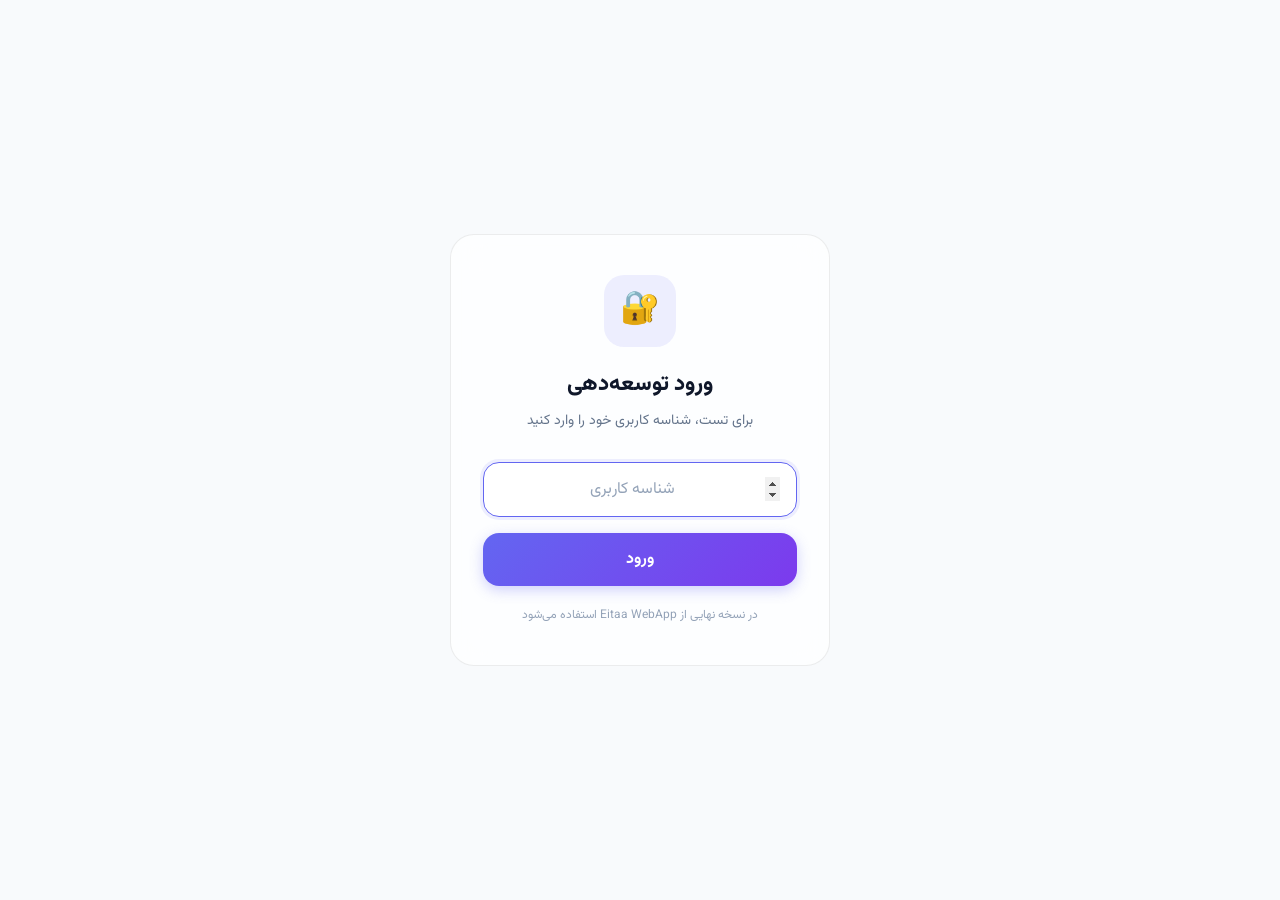
==== frontend/index.html @ f1f29c83 "Complete anonymous messaging frontend and core backend" ====
<!DOCTYPE html>
<html lang="fa" dir="rtl" data-theme="light">
<head>
  <meta charset="UTF-8">
  <meta name="viewport" content="width=device-width, initial-scale=1.0, maximum-scale=1.0, user-scalable=no">
  <meta name="theme-color" content="#f0f2f5">
  <title>پیام ناشناس — Eitaa Mini App</title>
  <link rel="preconnect" href="https://fonts.googleapis.com">
  <link rel="preconnect" href="https://fonts.gstatic.com" crossorigin>
  <link href="https://fonts.googleapis.com/css2?family=Vazirmatn:wght@300;400;500;600;700;800&display=swap" rel="stylesheet">
  <link rel="stylesheet" href="css/style.css">
</head>
<body>
  <div id="app"></div>
  <div id="toast-container" aria-live="polite"></div>
  <script src="js/app.js"></script>
</body>
</html>
---- frontend/css/style.css ----
/* ============================================================
   Eitaa Anonymous Messaging — Premium Glassmorphism UI
   Complete Redesign: Modern, Premium, Persian RTL
   ============================================================ */

/* ── Reset & Base ─────────────────────────────────────────── */
*, *::before, *::after { margin: 0; padding: 0; box-sizing: border-box; }

html {
  font-size: 16px;
  -webkit-text-size-adjust: 100%;
  -webkit-tap-highlight-color: transparent;
}

body {
  font-family: 'Vazirmatn', system-ui, -apple-system, sans-serif;
  direction: rtl;
  line-height: 1.6;
  overflow-x: hidden;
  min-height: 100dvh;
  background: var(--bg-primary);
  color: var(--text-primary);
  -webkit-font-smoothing: antialiased;
  -moz-osx-font-smoothing: grayscale;
}

::selection { background: rgba(99,102,241,0.15); color: #6366f1; }
* { scrollbar-width: thin; scrollbar-color: rgba(0,0,0,0.07) transparent; }
::-webkit-scrollbar { width: 5px; }
::-webkit-scrollbar-track { background: transparent; }
::-webkit-scrollbar-thumb { background: rgba(0,0,0,0.07); border-radius: 10px; }

/* ── Theme Variables ──────────────────────────────────────── */
:root {
  --bg-primary: #f8fafc;
  --bg-secondary: #f1f5f9;
  --bg-tertiary: #e2e8f0;
  --surface: rgba(255,255,255,0.72);
  --surface-solid: #ffffff;
  --surface-hover: rgba(255,255,255,0.88);
  --border: rgba(0,0,0,0.07);
  --border-strong: rgba(0,0,0,0.13);
  --text-primary: #0f172a;
  --text-secondary: #64748b;
  --text-tertiary: #94a3b8;
  --accent: #6366f1;
  --accent-hover: #818cf8;
  --accent-light: rgba(99,102,241,0.10);
  --accent-glow: rgba(99,102,241,0.12);
  --primary: #6366f1;
  --success: #10b981;
  --success-bg: rgba(16,185,129,0.10);
  --error: #ef4444;
  --error-bg: rgba(239,68,68,0.10);
  --warning: #f59e0b;
  --shadow-sm: 0 1px 3px rgba(0,0,0,0.06);
  --shadow-md: 0 4px 12px rgba(0,0,0,0.06);
  --shadow-lg: 0 8px 30px rgba(0,0,0,0.08);
  --shadow-card: 0 1px 3px rgba(0,0,0,0.04), 0 1px 2px rgba(0,0,0,0.03);
  --shadow-glow: 0 4px 20px rgba(99,102,241,0.08);
  --radius-sm: 10px;
  --radius-md: 16px;
  --radius-lg: 24px;
  --radius-full: 9999px;
  --radius-chat: 18px 18px 4px 18px;
  --radius-chat-admin: 18px 18px 18px 4px;
  --ease: cubic-bezier(0.4, 0, 0.2, 1);
  --msg-user-bg: linear-gradient(135deg, #6366f1, #7c3aed);
  --msg-user-text: #ffffff;
  --msg-admin-bg: var(--surface-solid);
  --msg-admin-text: var(--text-primary);
  --safe-top: env(safe-area-inset-top, 0px);
  --safe-bottom: env(safe-area-inset-bottom, 0px);
}

[data-theme="dark"] {
  --bg-primary: #0c1222;
  --bg-secondary: #151d2e;
  --bg-tertiary: #1e293b;
  --surface: rgba(21,29,46,0.72);
  --surface-solid: #151d2e;
  --surface-hover: rgba(30,41,59,0.82);
  --border: rgba(100,116,139,0.16);
  --border-strong: rgba(100,116,139,0.28);
  --text-primary: #f1f5f9;
  --text-secondary: #94a3b8;
  --text-tertiary: #64748b;
  --accent: #818cf8;
  --accent-hover: #a5b4fc;
  --accent-light: rgba(129,140,248,0.12);
  --accent-glow: rgba(129,140,248,0.16);
  --primary: #818cf8;
  --success: #34d399;
  --success-bg: rgba(52,211,153,0.12);
  --error: #f87171;
  --error-bg: rgba(248,113,113,0.12);
  --warning: #fbbf24;
  --shadow-sm: 0 1px 3px rgba(0,0,0,0.30);
  --shadow-md: 0 4px 12px rgba(0,0,0,0.30);
  --shadow-lg: 0 8px 30px rgba(0,0,0,0.40);
  --shadow-card: 0 1px 3px rgba(0,0,0,0.25);
  --shadow-glow: 0 4px 20px rgba(129,140,248,0.18);
  --msg-user-bg: linear-gradient(135deg, #6366f1, #7c3aed);
  --msg-admin-bg: var(--surface-solid);
}

body {
  background: var(--bg-primary);
  color: var(--text-primary);
  transition: background 0.3s var(--ease), color 0.3s var(--ease);
}

body::before {
  content: '';
  position: fixed;
  inset: 0;
  pointer-events: none;
  z-index: 0;
  background:
    radial-gradient(ellipse 80% 50% at 25% 15%, var(--accent-glow), transparent 55%),
    radial-gradient(ellipse 60% 40% at 75% 85%, var(--accent-glow), transparent 55%);
  opacity: 0.7;
}

/* ── App Shell ────────────────────────────────────────────── */
#app {
  position: relative;
  z-index: 1;
  min-height: 100dvh;
  display: flex;
  flex-direction: column;
}

:focus-visible { outline: 2px solid var(--accent); outline-offset: 2px; }
button:focus-visible { outline: none; }

/* ── Animations ───────────────────────────────────────────── */
@keyframes fadeIn { from { opacity: 0; transform: translateY(10px); } to { opacity: 1; transform: translateY(0); } }
@keyframes fadeInUp { from { opacity: 0; transform: translateY(20px); } to { opacity: 1; transform: translateY(0); } }
@keyframes fadeInScale { from { opacity: 0; transform: scale(0.95); } to { opacity: 1; transform: scale(1); } }
@keyframes slideInRight { from { opacity: 0; transform: translateX(30px); } to { opacity: 1; transform: translateX(0); } }
@keyframes slideInLeft { from { opacity: 0; transform: translateX(-30px); } to { opacity: 1; transform: translateX(0); } }
@keyframes pulse { 0%, 100% { opacity: 0.4; } 50% { opacity: 1; } }
@keyframes shimmer { 0% { background-position: -200% 0; } 100% { background-position: 200% 0; } }
@keyframes spin { to { transform: rotate(360deg); } }
@keyframes float { 0%, 100% { transform: translateY(0); } 50% { transform: translateY(-8px); } }
@keyframes bounceIn { 0% { opacity: 0; transform: scale(0.3); } 50% { transform: scale(1.05); } 70% { transform: scale(0.95); } 100% { opacity: 1; transform: scale(1); } }
@keyframes sendPop { 0% { transform: scale(1); } 40% { transform: scale(0.85); } 100% { transform: scale(1); } }
@keyframes toastIn { from { opacity: 0; transform: translateY(-16px) scale(0.95); } to { opacity: 1; transform: translateY(0) scale(1); } }
@keyframes toastOut { from { opacity: 1; transform: translateY(0) scale(1); } to { opacity: 0; transform: translateY(-16px) scale(0.95); } }
@keyframes gradientShift { 0% { background-position: 0% 50%; } 50% { background-position: 100% 50%; } 100% { background-position: 0% 50%; } }
@keyframes glowPulse { 0%, 100% { box-shadow: 0 0 0 0 var(--accent-glow); } 50% { box-shadow: 0 0 20px 4px var(--accent-glow); } }

@media (prefers-reduced-motion: reduce) {
  *, *::before, *::after { animation-duration: 0ms !important; transition-duration: 0ms !important; }
}

/* ── Header ───────────────────────────────────────────────── */
.header {
  position: sticky;
  top: 0;
  z-index: 100;
  padding: calc(var(--safe-top) + 10px) 16px 10px;
  background: var(--surface);
  backdrop-filter: blur(20px) saturate(180%);
  -webkit-backdrop-filter: blur(20px) saturate(180%);
  border-bottom: 1px solid var(--border);
}

.header-inner {
  display: flex;
  align-items: center;
  justify-content: space-between;
  gap: 12px;
}

.header-brand {
  display: flex;
  align-items: center;
  gap: 10px;
  flex-shrink: 0;
}

.header-logo {
  padding: 0 14px;
  height: 34px;
  border-radius: 10px;
  background: var(--msg-user-bg);
  display: flex;
  align-items: center;
  justify-content: center;
  font-size: 14px;
  font-weight: 700;
  color: white;
  box-shadow: var(--shadow-glow);
  flex-shrink: 0;
  letter-spacing: 0.5px;
}

.header-title {
  font-size: 17px;
  font-weight: 700;
  color: var(--text-primary);
  line-height: 1.2;
}

.header-subtitle {
  font-size: 11px;
  color: var(--text-tertiary);
  font-weight: 400;
  margin-top: 1px;
}

.header-actions {
  display: flex;
  align-items: center;
  gap: 6px;
}

.header-back {
  width: 38px;
  height: 38px;
  border: none;
  background: var(--accent-light);
  color: var(--accent);
  border-radius: var(--radius-sm);
  display: flex;
  align-items: center;
  justify-content: center;
  font-size: 20px;
  cursor: pointer;
  transition: all 0.2s var(--ease);
  flex-shrink: 0;
}

.header-back:hover { background: var(--accent); color: white; }
.header-back:active { transform: scale(0.92); }

.status-dot {
  width: 8px;
  height: 8px;
  border-radius: 50%;
  background: var(--success);
  display: inline-block;
  margin-left: 4px;
  animation: pulse 2s infinite;
}

.status-dot.offline { background: var(--error); animation: none; }

.header-status {
  display: flex;
  align-items: center;
  gap: 5px;
}

.status-text {
  font-size: 11px;
  color: var(--text-tertiary);
  font-weight: 400;
}

/* ── Header Chat Variant ──────────────────────────────────── */
.header-chat .header-inner {
  gap: 10px;
}

/* ── Theme Toggle ─────────────────────────────────────────── */
.theme-toggle {
  width: 40px;
  height: 40px;
  border: 1px solid var(--border);
  background: var(--surface-solid);
  border-radius: var(--radius-sm);
  display: flex;
  align-items: center;
  justify-content: center;
  font-size: 18px;
  cursor: pointer;
  transition: all 0.3s var(--ease);
  flex-shrink: 0;
}

.theme-toggle:hover { border-color: var(--accent); background: var(--accent-light); }
.theme-toggle:active { transform: scale(0.9); }

/* ── Splash Screen ────────────────────────────────────────── */
.splash {
  min-height: 100dvh;
  display: flex;
  flex-direction: column;
  align-items: center;
  justify-content: center;
  gap: 20px;
  animation: fadeIn 0.6s var(--ease);
}

.splash-icon {
  width: 88px;
  height: 88px;
  border-radius: 24px;
  background: var(--msg-user-bg);
  display: flex;
  align-items: center;
  justify-content: center;
  font-size: 42px;
  color: white;
  box-shadow: var(--shadow-glow), 0 8px 32px rgba(99,102,241,0.25);
  animation: bounceIn 0.8s var(--ease), glowPulse 2.5s ease infinite;
}

.splash-title {
  font-size: 22px;
  font-weight: 800;
  text-align: center;
}

.splash-dots {
  display: flex;
  gap: 6px;
}

.splash-dots span {
  width: 8px;
  height: 8px;
  border-radius: 50%;
  background: var(--accent);
  animation: pulse 1.2s ease infinite;
}

.splash-dots span:nth-child(2) { animation-delay: 0.2s; }
.splash-dots span:nth-child(3) { animation-delay: 0.4s; }

/* ── Hero Section ─────────────────────────────────────────── */
.hero {
  padding: 40px 24px 32px;
  text-align: center;
  position: relative;
  overflow: hidden;
}

.hero-glow {
  position: absolute;
  top: -50%;
  left: 50%;
  transform: translateX(-50%);
  width: 300px;
  height: 300px;
  background: radial-gradient(circle, var(--accent-glow) 0%, transparent 70%);
  pointer-events: none;
  z-index: 0;
}

.hero-icon-wrap {
  position: relative;
  z-index: 1;
  display: inline-block;
  margin-bottom: 20px;
}

.hero-icon {
  width: 72px;
  height: 72px;
  margin: 0 auto 20px;
  border-radius: 22px;
  background: var(--msg-user-bg);
  display: flex;
  align-items: center;
  justify-content: center;
  font-size: 34px;
  color: white;
  box-shadow: var(--shadow-glow), 0 8px 24px rgba(99,102,241,0.20);
  animation: float 4s ease-in-out infinite;
}

.hero-title {
  font-size: 24px;
  font-weight: 800;
  margin-bottom: 8px;
  background: linear-gradient(135deg, var(--accent), #a78bfa, var(--accent));
  background-size: 200% auto;
  -webkit-background-clip: text;
  -webkit-text-fill-color: transparent;
  background-clip: text;
  animation: gradientShift 4s ease infinite;
}

.hero-desc {
  font-size: 14px;
  color: var(--text-secondary);
  max-width: 280px;
  margin: 0 auto;
  line-height: 1.8;
}

/* ── Main Content ─────────────────────────────────────────── */
.main-content {
  flex: 1;
  padding: 0 16px 100px;
}

/* ── Section Headers ──────────────────────────────────────── */
.section-header {
  padding: 0 4px 12px;
  display: flex;
  align-items: center;
  justify-content: space-between;
}

.section-title {
  font-size: 14px;
  font-weight: 700;
  color: var(--text-secondary);
  text-transform: uppercase;
  letter-spacing: 0.5px;
}

/* ── Conversation Cards ───────────────────────────────────── */
.conv-list {
  display: flex;
  flex-direction: column;
  gap: 8px;
}

.conv-card {
  display: flex;
  align-items: center;
  gap: 12px;
  padding: 14px 16px;
  background: var(--surface);
  backdrop-filter: blur(12px);
  -webkit-backdrop-filter: blur(12px);
  border: 1px solid var(--border);
  border-radius: var(--radius-md);
  cursor: pointer;
  transition: all 0.2s var(--ease);
  animation: fadeIn 0.3s var(--ease) both;
  text-decoration: none;
  color: inherit;
}

.conv-card:hover {
  background: var(--surface-hover);
  border-color: var(--border-strong);
  box-shadow: var(--shadow-md);
  transform: translateY(-1px);
}

.conv-card:active { transform: scale(0.98); }

.conv-avatar {
  width: 46px;
  height: 46px;
  border-radius: 14px;
  background: var(--accent-light);
  color: var(--accent);
  display: flex;
  align-items: center;
  justify-content: center;
  font-size: 20px;
  font-weight: 700;
  flex-shrink: 0;
}

.conv-info { flex: 1; min-width: 0; }

.conv-title {
  font-size: 15px;
  font-weight: 600;
  color: var(--text-primary);
  margin-bottom: 2px;
}

.conv-preview {
  font-size: 13px;
  color: var(--text-secondary);
  white-space: nowrap;
  overflow: hidden;
  text-overflow: ellipsis;
  line-height: 1.5;
}

.conv-meta {
  display: flex;
  flex-direction: column;
  align-items: flex-end;
  gap: 6px;
  flex-shrink: 0;
}

.conv-time {
  font-size: 11px;
  color: var(--text-tertiary);
}

.conv-badge {
  width: 20px;
  height: 20px;
  border-radius: 50%;
  background: var(--accent);
  color: white;
  font-size: 11px;
  font-weight: 700;
  display: flex;
  align-items: center;
  justify-content: center;
}

.conv-unread-dot {
  width: 10px;
  height: 10px;
  border-radius: 50%;
  background: var(--accent);
  flex-shrink: 0;
}

/* ── Empty State ──────────────────────────────────────────── */
.empty-state {
  display: flex;
  flex-direction: column;
  align-items: center;
  justify-content: center;
  padding: 60px 24px;
  text-align: center;
  animation: fadeIn 0.5s var(--ease);
}

.empty-icon {
  width: 100px;
  height: 100px;
  border-radius: 28px;
  background: var(--accent-light);
  display: flex;
  align-items: center;
  justify-content: center;
  font-size: 44px;
  margin-bottom: 20px;
  animation: float 4s ease-in-out infinite;
}

.empty-title {
  font-size: 18px;
  font-weight: 700;
  margin-bottom: 8px;
}

.empty-desc {
  font-size: 14px;
  color: var(--text-secondary);
  max-width: 240px;
  line-height: 1.8;
  margin-bottom: 24px;
}

/* ── Buttons ──────────────────────────────────────────────── */
.btn {
  display: inline-flex;
  align-items: center;
  justify-content: center;
  gap: 8px;
  padding: 12px 28px;
  border: none;
  border-radius: var(--radius-full);
  font-family: inherit;
  font-size: 15px;
  font-weight: 600;
  cursor: pointer;
  transition: all 0.2s var(--ease);
  text-decoration: none;
}

.btn:active { transform: scale(0.95); }

.btn-primary {
  background: var(--msg-user-bg);
  color: white;
  box-shadow: 0 4px 14px rgba(99,102,241,0.30);
}

.btn-primary:hover { box-shadow: 0 6px 20px rgba(99,102,241,0.40); transform: translateY(-1px); }

.btn-secondary {
  background: var(--surface-solid);
  color: var(--text-primary);
  border: 1px solid var(--border);
}

.btn-secondary:hover { border-color: var(--accent); color: var(--accent); }

.btn-sm { padding: 8px 18px; font-size: 13px; }

/* ── Error State ──────────────────────────────────────────── */
.error-state {
  display: flex;
  flex-direction: column;
  align-items: center;
  justify-content: center;
  padding: 60px 24px;
  text-align: center;
  animation: fadeIn 0.5s var(--ease);
}

.error-icon {
  width: 72px;
  height: 72px;
  border-radius: 20px;
  background: var(--error-bg);
  display: flex;
  align-items: center;
  justify-content: center;
  font-size: 32px;
  margin-bottom: 16px;
}

.error-title {
  font-size: 17px;
  font-weight: 700;
  margin-bottom: 6px;
}

.error-desc {
  font-size: 14px;
  color: var(--text-secondary);
  margin-bottom: 20px;
}

/* ── Chat Screen ──────────────────────────────────────────── */
.chat-screen {
  display: flex;
  flex-direction: column;
  height: 100dvh;
}

.chat-messages {
  flex: 1;
  overflow-y: auto;
  padding: 16px 16px 8px;
  display: flex;
  flex-direction: column;
  gap: 6px;
}

.chat-date-divider {
  text-align: center;
  padding: 12px 0 6px;
  font-size: 12px;
  color: var(--text-tertiary);
}

.chat-date-divider span {
  background: var(--bg-secondary);
  padding: 4px 14px;
  border-radius: var(--radius-full);
  border: 1px solid var(--border);
}

/* ── Message Bubbles ──────────────────────────────────────── */
.msg {
  display: flex;
  flex-direction: column;
  max-width: 82%;
  animation: fadeIn 0.25s var(--ease) both;
}

.msg-user {
  align-items: flex-start;
  align-self: flex-end;
  animation-name: slideInRight;
}

.msg-admin {
  align-items: flex-start;
  align-self: flex-start;
  animation-name: slideInLeft;
}

.msg-bubble {
  padding: 11px 16px;
  font-size: 14px;
  line-height: 1.75;
  word-wrap: break-word;
  overflow-wrap: break-word;
}

.msg-user .msg-bubble {
  background: var(--msg-user-bg);
  color: var(--msg-user-text);
  border-radius: var(--radius-chat);
  border-bottom-right-radius: 4px;
}

.msg-admin .msg-bubble {
  background: var(--msg-admin-bg);
  color: var(--msg-admin-text);
  border-radius: var(--radius-chat-admin);
  border: 1px solid var(--border);
}

.msg-time {
  font-size: 11px;
  color: var(--text-tertiary);
  margin-top: 4px;
  padding: 0 4px;
}

.msg-user .msg-time { text-align: left; }
.msg-admin .msg-time { text-align: right; }

/* ── Chat Composer ────────────────────────────────────────── */
.chat-composer {
  padding: 10px 16px calc(var(--safe-bottom) + 10px);
  background: var(--surface);
  backdrop-filter: blur(20px) saturate(180%);
  -webkit-backdrop-filter: blur(20px) saturate(180%);
  border-top: 1px solid var(--border);
}

.composer-row {
  display: flex;
  align-items: flex-end;
  gap: 8px;
  background: var(--surface-solid);
  border: 1px solid var(--border);
  border-radius: var(--radius-lg);
  padding: 6px 6px 6px 12px;
  transition: border-color 0.2s var(--ease), box-shadow 0.2s var(--ease);
}

.composer-row:focus-within {
  border-color: var(--accent);
  box-shadow: 0 0 0 3px var(--accent-light);
}

.composer-input {
  flex: 1;
  border: none;
  background: transparent;
  font-family: inherit;
  font-size: 15px;
  color: var(--text-primary);
  resize: none;
  line-height: 1.6;
  min-height: 40px;
  max-height: 120px;
  padding: 8px 0;
  outline: none;
}

.composer-input::placeholder { color: var(--text-tertiary); }

.send-btn {
  width: 42px;
  height: 42px;
  border: none;
  border-radius: 14px;
  background: var(--msg-user-bg);
  color: white;
  display: flex;
  align-items: center;
  justify-content: center;
  font-size: 18px;
  cursor: pointer;
  transition: all 0.2s var(--ease);
  flex-shrink: 0;
}

.send-btn:hover { transform: scale(1.05); box-shadow: 0 4px 12px rgba(99,102,241,0.3); }
.send-btn:active { transform: scale(0.88); }
.send-btn:disabled { opacity: 0.4; cursor: default; transform: none; box-shadow: none; }
.send-btn.sending { animation: sendPop 0.3s var(--ease); }

/* ── Home Compose Section ─────────────────────────────────── */
.compose-section {
  margin: 0 0 16px;
  padding: 16px;
  border-radius: var(--radius-lg);
}

.compose-section .compose-label {
  font-size: 13px;
  font-weight: 600;
  color: var(--text-secondary);
  margin-bottom: 10px;
  padding-right: 4px;
}

.compose-section .compose-row {
  display: flex;
  align-items: flex-end;
  gap: 8px;
  background: var(--surface-solid);
  border: 1px solid var(--border);
  border-radius: var(--radius-lg);
  padding: 6px 6px 6px 12px;
  transition: border-color 0.2s var(--ease), box-shadow 0.2s var(--ease);
}

.compose-section .compose-row:focus-within {
  border-color: var(--accent);
  box-shadow: 0 0 0 3px var(--accent-light);
}

.compose-section .compose-input {
  flex: 1;
  border: none;
  background: transparent;
  font-family: inherit;
  font-size: 15px;
  color: var(--text-primary);
  resize: none;
  line-height: 1.6;
  min-height: 40px;
  max-height: 120px;
  padding: 8px 0;
  outline: none;
}

.compose-section .compose-input::placeholder { color: var(--text-tertiary); }

/* ── Send Button Extras ────────────────────────────────────── */
.send-icon { display: inline-flex; align-items: center; justify-content: center; }

.send-spinner {
  display: inline-block;
  width: 18px;
  height: 18px;
  border: 2px solid rgba(255,255,255,0.3);
  border-top-color: white;
  border-radius: 50%;
  animation: spin 0.6s linear infinite;
}

/* ── Skeleton ─────────────────────────────────────────────── */
.skeleton {
  background: linear-gradient(90deg, var(--bg-tertiary) 25%, var(--border) 50%, var(--bg-tertiary) 75%);
  background-size: 400% 100%;
  animation: shimmer 1.5s ease infinite;
  border-radius: var(--radius-sm);
}

.skel-conv {
  display: flex;
  align-items: center;
  gap: 12px;
  padding: 14px 16px;
  background: var(--surface);
  border: 1px solid var(--border);
  border-radius: var(--radius-md);
}

.skel-conv-avatar { width: 46px; height: 46px; border-radius: 14px; }
.skel-conv-lines { flex: 1; display: flex; flex-direction: column; gap: 8px; }
.skel-conv-line { height: 12px; border-radius: 6px; }
.skel-conv-line:first-child { width: 60%; }
.skel-conv-line:last-child { width: 85%; }
.skel-conv-meta { width: 40px; height: 12px; border-radius: 6px; flex-shrink: 0; }

.skel-msg {
  height: 44px;
  border-radius: var(--radius-md);
  width: 65%;
}

.skel-msg:nth-child(odd) { align-self: flex-end; }
.skel-msg:nth-child(even) { align-self: flex-start; }

.skel-hero { width: 72px; height: 72px; border-radius: 22px; margin: 0 auto 20px; }
.skel-title { width: 200px; height: 18px; border-radius: 9px; margin: 0 auto 8px; }
.skel-desc { width: 240px; height: 14px; border-radius: 7px; margin: 0 auto; }

/* ── Toast ────────────────────────────────────────────────── */
#toast-container {
  position: fixed;
  top: calc(var(--safe-top) + 12px);
  left: 50%;
  transform: translateX(-50%);
  z-index: 9999;
  display: flex;
  flex-direction: column;
  gap: 8px;
  pointer-events: none;
  width: 90%;
  max-width: 380px;
}

.toast {
  padding: 12px 18px;
  border-radius: var(--radius-sm);
  font-size: 14px;
  font-weight: 500;
  display: flex;
  align-items: center;
  gap: 8px;
  backdrop-filter: blur(16px);
  -webkit-backdrop-filter: blur(16px);
  border: 1px solid var(--border);
  pointer-events: auto;
  animation: toastIn 0.3s var(--ease);
  box-shadow: var(--shadow-lg);
}

.toast.hiding { animation: toastOut 0.3s var(--ease) forwards; }

.toast-success {
  background: rgba(16,185,129,0.92);
  color: white;
  border-color: rgba(16,185,129,0.3);
}

.toast-error {
  background: rgba(239,68,68,0.92);
  color: white;
  border-color: rgba(239,68,68,0.3);
}

.toast-info {
  background: var(--surface-solid);
  color: var(--text-primary);
}

/* ── Connection Bar ───────────────────────────────────────── */
.connection-bar {
  padding: 6px 16px;
  text-align: center;
  font-size: 12px;
  font-weight: 500;
  background: var(--error-bg);
  color: var(--error);
  display: none;
}

.connection-bar.visible { display: block; }

/* ── Dev Mode Banner ──────────────────────────────────────── */
.dev-banner {
  padding: 10px 16px;
  text-align: center;
  font-size: 12px;
  font-weight: 500;
  background: var(--accent-light);
  color: var(--accent);
  border-bottom: 1px solid var(--border);
}

.dev-banner button {
  background: none;
  border: none;
  color: var(--accent);
  font-weight: 700;
  font-family: inherit;
  font-size: 12px;
  cursor: pointer;
  text-decoration: underline;
  margin-right: 8px;
}

/* ── Loading Spinner ──────────────────────────────────────── */
.spinner {
  width: 24px;
  height: 24px;
  border: 3px solid var(--border);
  border-top-color: var(--accent);
  border-radius: 50%;
  animation: spin 0.7s linear infinite;
}

.spinner-white { border-color: rgba(255,255,255,0.3); border-top-color: white; }

/* ── Stagger children ─────────────────────────────────────── */
.conv-card:nth-child(1) { animation-delay: 0.02s; }
.conv-card:nth-child(2) { animation-delay: 0.06s; }
.conv-card:nth-child(3) { animation-delay: 0.10s; }
.conv-card:nth-child(4) { animation-delay: 0.14s; }
.conv-card:nth-child(5) { animation-delay: 0.18s; }
.conv-card:nth-child(6) { animation-delay: 0.22s; }
.conv-card:nth-child(7) { animation-delay: 0.26s; }
.conv-card:nth-child(8) { animation-delay: 0.30s; }

/* ── Responsive ───────────────────────────────────────────── */
@media (min-width: 640px) {
  .main-content { max-width: 560px; margin: 0 auto; padding: 0 20px 100px; }
  .hero { padding: 48px 24px 36px; }
  .hero-title { font-size: 28px; }
  .chat-messages { max-width: 560px; margin: 0 auto; width: 100%; }
  .chat-composer { max-width: 560px; margin: 0 auto; width: 100%; }
  .msg { max-width: 65%; }
  #toast-container { max-width: 420px; }
}

@media (min-width: 1024px) {
  .main-content { max-width: 640px; }
  .hero { padding: 56px 32px 40px; }
  .hero-title { font-size: 30px; }
  .msg { max-width: 55%; }
}

@media (max-width: 360px) {
  .hero { padding: 32px 16px 24px; }
  .hero-title { font-size: 20px; }
  .hero-icon { width: 64px; height: 64px; font-size: 30px; border-radius: 18px; }
  .conv-card { padding: 12px; }
  .msg { max-width: 88%; }
}

/* ── Empty chat ───────────────────────────────────────────── */
.chat-empty {
  flex: 1;
  display: flex;
  flex-direction: column;
  align-items: center;
  justify-content: center;
  padding: 40px 24px;
  text-align: center;
  gap: 8px;
  animation: fadeIn 0.4s var(--ease);
}

.chat-empty-icon {
  width: 64px;
  height: 64px;
  border-radius: 18px;
  background: var(--accent-light);
  display: flex;
  align-items: center;
  justify-content: center;
  font-size: 28px;
  margin-bottom: 12px;
}

.chat-empty-text {
  font-size: 15px;
  color: var(--text-secondary);
  font-weight: 500;
}

.chat-empty-hint {
  font-size: 13px;
  color: var(--text-tertiary);
  margin-top: 4px;
}

/* ── Chat Main ─────────────────────────────────────────────── */
.chat-main {
  flex: 1;
  display: flex;
  flex-direction: column;
  overflow: hidden;
}

/* ── Login Screen ────────────────────────────────────────── */
.login-screen {
  min-height: 100dvh;
  display: flex;
  align-items: center;
  justify-content: center;
  padding: 24px;
  background: var(--bg-primary);
}

.login-card {
  width: 100%;
  max-width: 380px;
  padding: 40px 32px;
  text-align: center;
  border-radius: var(--radius-lg);
  border: 1px solid var(--border);
}

.login-icon {
  width: 72px;
  height: 72px;
  margin: 0 auto 20px;
  border-radius: 20px;
  background: var(--accent-light);
  display: flex;
  align-items: center;
  justify-content: center;
  font-size: 32px;
}

.login-title {
  font-size: 22px;
  font-weight: 800;
  margin-bottom: 8px;
  color: var(--text-primary);
}

.login-desc {
  font-size: 14px;
  color: var(--text-secondary);
  margin-bottom: 28px;
  line-height: 1.7;
}

.login-input {
  width: 100%;
  padding: 14px 16px;
  border: 1px solid var(--border);
  border-radius: var(--radius-md);
  background: var(--surface-solid);
  color: var(--text-primary);
  font-family: inherit;
  font-size: 16px;
  text-align: center;
  direction: ltr;
  outline: none;
  transition: border-color 0.2s var(--ease), box-shadow 0.2s var(--ease);
  margin-bottom: 16px;
}

.login-input:focus {
  border-color: var(--accent);
  box-shadow: 0 0 0 3px var(--accent-light);
}

.login-input::placeholder { color: var(--text-tertiary); }

.login-btn {
  width: 100%;
  padding: 14px 24px;
  border: none;
  border-radius: var(--radius-md);
  background: var(--msg-user-bg);
  color: white;
  font-family: inherit;
  font-size: 16px;
  font-weight: 700;
  cursor: pointer;
  transition: all 0.2s var(--ease);
  box-shadow: 0 4px 14px rgba(99,102,241,0.30);
}

.login-btn:hover { box-shadow: 0 6px 20px rgba(99,102,241,0.40); transform: translateY(-1px); }
.login-btn:active { transform: scale(0.97); }

.login-note {
  font-size: 12px;
  color: var(--text-tertiary);
  margin-top: 20px;
}

/* ── Glass Utility ────────────────────────────────────────── */
.glass {
  background: var(--surface);
  backdrop-filter: blur(20px) saturate(180%);
  -webkit-backdrop-filter: blur(20px) saturate(180%);
}

/* ── Fade In Utility ──────────────────────────────────────── */
.fade-in { animation: fadeIn 0.4s var(--ease) both; }

/* ── Misc ─────────────────────────────────────────────────── */
.sr-only {
  position: absolute; width: 1px; height: 1px;
  padding: 0; margin: -1px; overflow: hidden;
  clip: rect(0,0,0,0); white-space: nowrap; border: 0;
}

.text-accent { color: var(--accent); }
.text-muted { color: var(--text-secondary); }
.mt-auto { margin-top: auto; }
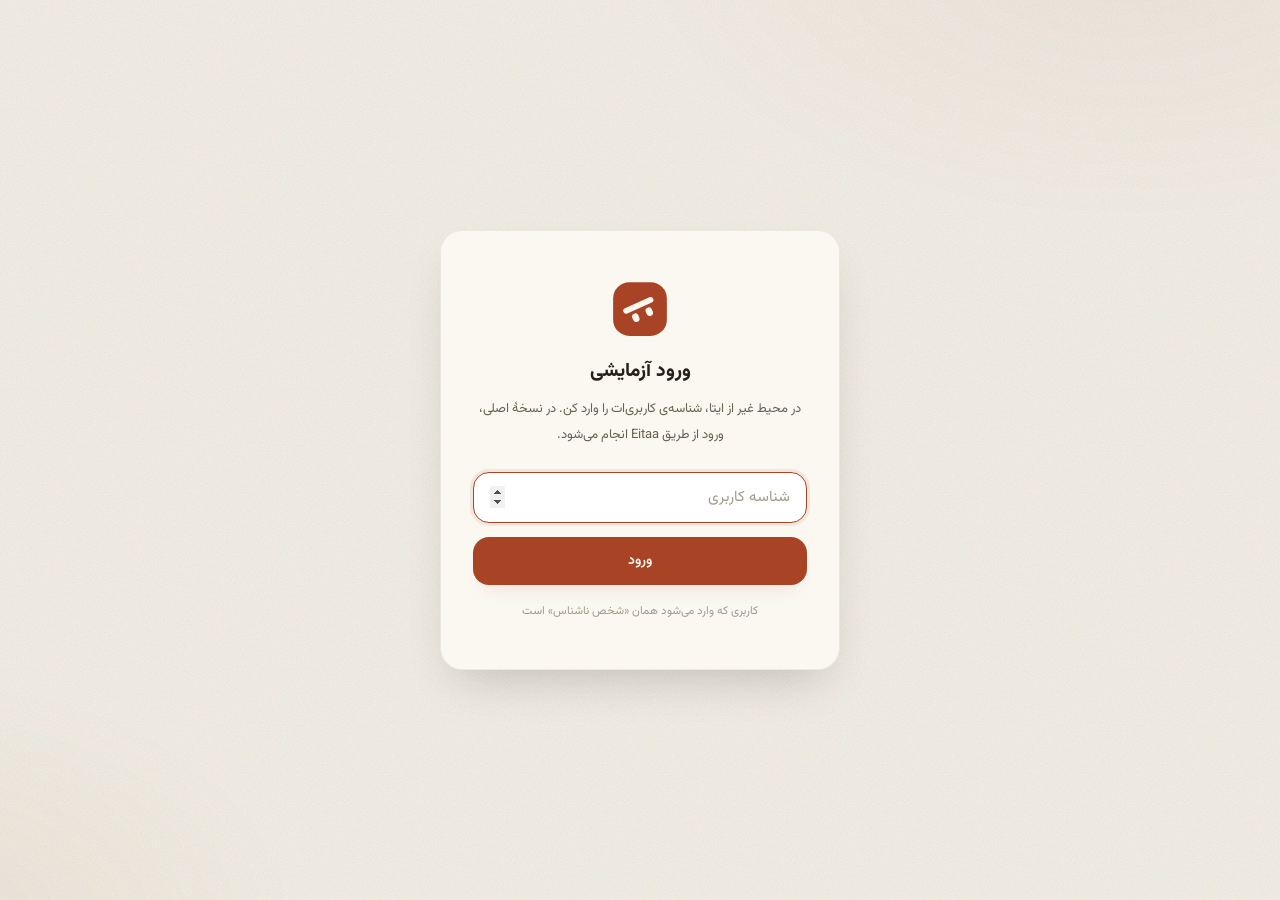
==== commit b9a038eb: "Front Redesign" ====
--- a/frontend/index.html
+++ b/frontend/index.html
@@ -2,17 +2,25 @@
 <html lang="fa" dir="rtl" data-theme="light">
 <head>
   <meta charset="UTF-8">
-  <meta name="viewport" content="width=device-width, initial-scale=1.0, maximum-scale=1.0, user-scalable=no">
-  <meta name="theme-color" content="#f0f2f5">
-  <title>پیام ناشناس — Eitaa Mini App</title>
+  <meta name="viewport" content="width=device-width, initial-scale=1.0, maximum-scale=1.0, user-scalable=no, viewport-fit=cover, interactive-widget=resizes-content">
+  <meta name="theme-color" content="#f3efe6">
+  <meta name="theme-color" content="#f3efe6" media="(prefers-color-scheme: light)">
+  <meta name="theme-color" content="#191611" media="(prefers-color-scheme: dark)">
+  <meta name="color-scheme" content="light dark">
+  <meta name="format-detection" content="telephone=no">
+  <meta name="mobile-web-app-capable" content="yes">
+  <meta name="apple-mobile-web-app-capable" content="yes">
+  <meta name="apple-mobile-web-app-status-bar-style" content="black-translucent">
+  <title>ناشناس — نامهٔ بی‌نام</title>
   <link rel="preconnect" href="https://fonts.googleapis.com">
   <link rel="preconnect" href="https://fonts.gstatic.com" crossorigin>
-  <link href="https://fonts.googleapis.com/css2?family=Vazirmatn:wght@300;400;500;600;700;800&display=swap" rel="stylesheet">
+  <link href="https://fonts.googleapis.com/css2?family=Vazirmatn:wght@300;400;500;600;700;800;900&display=swap" rel="stylesheet">
+  <link rel="icon" type="image/svg+xml" href="data:image/svg+xml,%3Csvg xmlns='http://www.w3.org/2000/svg' viewBox='0 0 48 48'%3E%3Crect x='2.5' y='2.5' width='43' height='43' rx='13' fill='%23a84425'/%3E%3Crect x='11' y='18.5' width='26' height='4.6' rx='2.3' fill='%23fff6f0'/%3E%3Crect x='15.5' y='25.5' width='5.2' height='7' rx='2.6' fill='%23fff6f0'/%3E%3Crect x='27.3' y='25.5' width='5.2' height='7' rx='2.6' fill='%23fff6f0'/%3E%3C/svg%3E">
   <link rel="stylesheet" href="css/style.css">
 </head>
 <body>
-  <div id="app"></div>
-  <div id="toast-container" aria-live="polite"></div>
+  <div id="app" tabindex="-1"></div>
+  <div id="toast-container" aria-live="polite" aria-atomic="false"></div>
   <script src="js/app.js"></script>
 </body>
 </html>
--- a/frontend/css/style.css
+++ b/frontend/css/style.css
@@ -1,6 +1,7 @@
 /* ============================================================
-   Eitaa Anonymous Messaging — Premium Glassmorphism UI
-   Complete Redesign: Modern, Premium, Persian RTL
+   ناشناس — Anonymous Messaging · «نامهٔ بی‌نام»
+   The Nameless Letter — editorial stationery identity.
+   Warm paper · ink · a single terracotta "seal" accent.
    ============================================================ */
 
 /* ── Reset & Base ─────────────────────────────────────────── */
@@ -10,119 +11,59 @@
   font-size: 16px;
   -webkit-text-size-adjust: 100%;
   -webkit-tap-highlight-color: transparent;
+  background: var(--bg);
 }
 
 body {
-  font-family: 'Vazirmatn', system-ui, -apple-system, sans-serif;
+  font-family: 'Vazirmatn', system-ui, -apple-system, 'Segoe UI', sans-serif;
   direction: rtl;
-  line-height: 1.6;
+  line-height: 1.75;
+  min-height: 100dvh;
   overflow-x: hidden;
-  min-height: 100dvh;
-  background: var(--bg-primary);
-  color: var(--text-primary);
+  background: var(--bg);
+  color: var(--ink-0);
   -webkit-font-smoothing: antialiased;
   -moz-osx-font-smoothing: grayscale;
-}
-
-::selection { background: rgba(99,102,241,0.15); color: #6366f1; }
-* { scrollbar-width: thin; scrollbar-color: rgba(0,0,0,0.07) transparent; }
-::-webkit-scrollbar { width: 5px; }
+  overscroll-behavior-y: none;
+  transition: background 0.35s var(--ease), color 0.35s var(--ease);
+}
+
+::selection { background: var(--accent-soft-2); color: var(--ink-0); }
+
+* { scrollbar-width: thin; scrollbar-color: var(--line-1) transparent; }
+::-webkit-scrollbar { width: 6px; height: 6px; }
 ::-webkit-scrollbar-track { background: transparent; }
-::-webkit-scrollbar-thumb { background: rgba(0,0,0,0.07); border-radius: 10px; }
-
-/* ── Theme Variables ──────────────────────────────────────── */
-:root {
-  --bg-primary: #f8fafc;
-  --bg-secondary: #f1f5f9;
-  --bg-tertiary: #e2e8f0;
-  --surface: rgba(255,255,255,0.72);
-  --surface-solid: #ffffff;
-  --surface-hover: rgba(255,255,255,0.88);
-  --border: rgba(0,0,0,0.07);
-  --border-strong: rgba(0,0,0,0.13);
-  --text-primary: #0f172a;
-  --text-secondary: #64748b;
-  --text-tertiary: #94a3b8;
-  --accent: #6366f1;
-  --accent-hover: #818cf8;
-  --accent-light: rgba(99,102,241,0.10);
-  --accent-glow: rgba(99,102,241,0.12);
-  --primary: #6366f1;
-  --success: #10b981;
-  --success-bg: rgba(16,185,129,0.10);
-  --error: #ef4444;
-  --error-bg: rgba(239,68,68,0.10);
-  --warning: #f59e0b;
-  --shadow-sm: 0 1px 3px rgba(0,0,0,0.06);
-  --shadow-md: 0 4px 12px rgba(0,0,0,0.06);
-  --shadow-lg: 0 8px 30px rgba(0,0,0,0.08);
-  --shadow-card: 0 1px 3px rgba(0,0,0,0.04), 0 1px 2px rgba(0,0,0,0.03);
-  --shadow-glow: 0 4px 20px rgba(99,102,241,0.08);
-  --radius-sm: 10px;
-  --radius-md: 16px;
-  --radius-lg: 24px;
-  --radius-full: 9999px;
-  --radius-chat: 18px 18px 4px 18px;
-  --radius-chat-admin: 18px 18px 18px 4px;
-  --ease: cubic-bezier(0.4, 0, 0.2, 1);
-  --msg-user-bg: linear-gradient(135deg, #6366f1, #7c3aed);
-  --msg-user-text: #ffffff;
-  --msg-admin-bg: var(--surface-solid);
-  --msg-admin-text: var(--text-primary);
-  --safe-top: env(safe-area-inset-top, 0px);
-  --safe-bottom: env(safe-area-inset-bottom, 0px);
-}
-
-[data-theme="dark"] {
-  --bg-primary: #0c1222;
-  --bg-secondary: #151d2e;
-  --bg-tertiary: #1e293b;
-  --surface: rgba(21,29,46,0.72);
-  --surface-solid: #151d2e;
-  --surface-hover: rgba(30,41,59,0.82);
-  --border: rgba(100,116,139,0.16);
-  --border-strong: rgba(100,116,139,0.28);
-  --text-primary: #f1f5f9;
-  --text-secondary: #94a3b8;
-  --text-tertiary: #64748b;
-  --accent: #818cf8;
-  --accent-hover: #a5b4fc;
-  --accent-light: rgba(129,140,248,0.12);
-  --accent-glow: rgba(129,140,248,0.16);
-  --primary: #818cf8;
-  --success: #34d399;
-  --success-bg: rgba(52,211,153,0.12);
-  --error: #f87171;
-  --error-bg: rgba(248,113,113,0.12);
-  --warning: #fbbf24;
-  --shadow-sm: 0 1px 3px rgba(0,0,0,0.30);
-  --shadow-md: 0 4px 12px rgba(0,0,0,0.30);
-  --shadow-lg: 0 8px 30px rgba(0,0,0,0.40);
-  --shadow-card: 0 1px 3px rgba(0,0,0,0.25);
-  --shadow-glow: 0 4px 20px rgba(129,140,248,0.18);
-  --msg-user-bg: linear-gradient(135deg, #6366f1, #7c3aed);
-  --msg-admin-bg: var(--surface-solid);
-}
-
-body {
-  background: var(--bg-primary);
-  color: var(--text-primary);
-  transition: background 0.3s var(--ease), color 0.3s var(--ease);
-}
-
+::-webkit-scrollbar-thumb { background: var(--line-1); border-radius: 999px; }
+
+button, input, textarea { font-family: inherit; }
+img, svg { display: block; }
+
+:focus-visible { outline: 2px solid var(--accent); outline-offset: 2px; border-radius: var(--r-s); }
+
+/* ── Paper atmosphere ─────────────────────────────────────── */
 body::before {
   content: '';
   position: fixed;
   inset: 0;
+  z-index: 0;
   pointer-events: none;
+  background:
+    radial-gradient(880px 520px at 88% -8%, var(--accent-soft), transparent 58%),
+    radial-gradient(700px 480px at -6% 104%, var(--amber-soft), transparent 55%);
+  opacity: 0.55;
+}
+body::after {
+  content: '';
+  position: fixed;
+  inset: 0;
   z-index: 0;
-  background:
-    radial-gradient(ellipse 80% 50% at 25% 15%, var(--accent-glow), transparent 55%),
-    radial-gradient(ellipse 60% 40% at 75% 85%, var(--accent-glow), transparent 55%);
-  opacity: 0.7;
-}
-
-/* ── App Shell ────────────────────────────────────────────── */
+  pointer-events: none;
+  opacity: 0.35;
+  background-image: url("data:image/svg+xml,%3Csvg xmlns='http://www.w3.org/2000/svg' width='140' height='140' viewBox='0 0 140 140'%3E%3Cfilter id='n'%3E%3CfeTurbulence type='fractalNoise' baseFrequency='0.9' numOctaves='2' stitchTiles='stitch'/%3E%3C/filter%3E%3Crect width='140' height='140' filter='url(%23n)' opacity='0.5'/%3E%3C/svg%3E");
+  mix-blend-mode: multiply;
+}
+[data-theme="dark"] body::after { mix-blend-mode: screen; opacity: 0.12; }
+
 #app {
   position: relative;
   z-index: 1;
@@ -131,1031 +72,628 @@
   flex-direction: column;
 }
 
-:focus-visible { outline: 2px solid var(--accent); outline-offset: 2px; }
-button:focus-visible { outline: none; }
-
-/* ── Animations ───────────────────────────────────────────── */
-@keyframes fadeIn { from { opacity: 0; transform: translateY(10px); } to { opacity: 1; transform: translateY(0); } }
-@keyframes fadeInUp { from { opacity: 0; transform: translateY(20px); } to { opacity: 1; transform: translateY(0); } }
-@keyframes fadeInScale { from { opacity: 0; transform: scale(0.95); } to { opacity: 1; transform: scale(1); } }
-@keyframes slideInRight { from { opacity: 0; transform: translateX(30px); } to { opacity: 1; transform: translateX(0); } }
-@keyframes slideInLeft { from { opacity: 0; transform: translateX(-30px); } to { opacity: 1; transform: translateX(0); } }
-@keyframes pulse { 0%, 100% { opacity: 0.4; } 50% { opacity: 1; } }
-@keyframes shimmer { 0% { background-position: -200% 0; } 100% { background-position: 200% 0; } }
-@keyframes spin { to { transform: rotate(360deg); } }
-@keyframes float { 0%, 100% { transform: translateY(0); } 50% { transform: translateY(-8px); } }
-@keyframes bounceIn { 0% { opacity: 0; transform: scale(0.3); } 50% { transform: scale(1.05); } 70% { transform: scale(0.95); } 100% { opacity: 1; transform: scale(1); } }
-@keyframes sendPop { 0% { transform: scale(1); } 40% { transform: scale(0.85); } 100% { transform: scale(1); } }
-@keyframes toastIn { from { opacity: 0; transform: translateY(-16px) scale(0.95); } to { opacity: 1; transform: translateY(0) scale(1); } }
-@keyframes toastOut { from { opacity: 1; transform: translateY(0) scale(1); } to { opacity: 0; transform: translateY(-16px) scale(0.95); } }
-@keyframes gradientShift { 0% { background-position: 0% 50%; } 50% { background-position: 100% 50%; } 100% { background-position: 0% 50%; } }
-@keyframes glowPulse { 0%, 100% { box-shadow: 0 0 0 0 var(--accent-glow); } 50% { box-shadow: 0 0 20px 4px var(--accent-glow); } }
+/* ── Design Tokens · Light ("paper") ──────────────────────── */
+:root {
+  --bg: #f3efe6;
+  --bg-deep: #ece5d6;
+  --surface: #fbf8f2;
+  --surface-2: #ffffff;
+  --surface-veil: rgba(251, 248, 242, 0.86);
+
+  --ink-0: #26221b;
+  --ink-1: #67604f;
+  --ink-2: #a09a8a;
+
+  --line-0: rgba(38, 34, 27, 0.07);
+  --line-1: rgba(38, 34, 27, 0.15);
+
+  --accent: #a84425;
+  --accent-strong: #8c351b;
+  --accent-hi: #b95735;
+  --accent-soft: rgba(168, 68, 37, 0.10);
+  --accent-soft-2: rgba(168, 68, 37, 0.22);
+  --accent-glow: rgba(168, 68, 37, 0.20);
+  --on-accent: #fff6f0;
+
+  --amber: #936a1c;
+  --amber-soft: rgba(147, 106, 28, 0.12);
+  --green: #267a4e;
+  --green-soft: rgba(38, 122, 78, 0.12);
+  --red: #b23e2a;
+  --red-soft: rgba(178, 62, 42, 0.10);
+  --blue: #3a5f8a;
+  --blue-soft: rgba(58, 95, 138, 0.10);
+
+  --shadow-0: 0 1px 2px rgba(38, 34, 27, 0.05);
+  --shadow-1: 0 6px 18px -8px rgba(38, 34, 27, 0.14);
+  --shadow-2: 0 22px 48px -18px rgba(38, 34, 27, 0.24);
+  --focus-ring: 0 0 0 3px var(--accent-soft);
+
+  --r-s: 10px;
+  --r-m: 16px;
+  --r-l: 22px;
+  --r-pill: 999px;
+
+  --space-1: 4px;
+  --space-2: 8px;
+  --space-3: 12px;
+  --space-4: 16px;
+  --space-5: 24px;
+  --space-6: 32px;
+  --space-7: 48px;
+  --space-8: 64px;
+
+  --ease: cubic-bezier(0.22, 1, 0.36, 1);
+  --col-w: 680px;
+
+  --sat: env(safe-area-inset-top, 0px);
+  --sab: env(safe-area-inset-bottom, 0px);
+}
+
+/* ── Design Tokens · Dark ("night ink") ───────────────────── */
+[data-theme="dark"] {
+  --bg: #191611;
+  --bg-deep: #13110d;
+  --surface: #211d17;
+  --surface-2: #2a251c;
+  --surface-veil: rgba(25, 22, 17, 0.86);
+
+  --ink-0: #f0eae0;
+  --ink-1: #b4aa97;
+  --ink-2: #756d5e;
+
+  --line-0: rgba(240, 234, 224, 0.07);
+  --line-1: rgba(240, 234, 224, 0.16);
+
+  --accent: #e2784a;
+  --accent-strong: #f09265;
+  --accent-hi: #cf683a;
+  --accent-soft: rgba(226, 120, 74, 0.14);
+  --accent-soft-2: rgba(226, 120, 74, 0.28);
+  --accent-glow: rgba(226, 120, 74, 0.24);
+  --on-accent: #2a140b;
+
+  --amber: #dcab62;
+  --amber-soft: rgba(220, 171, 98, 0.13);
+  --green: #63be8d;
+  --green-soft: rgba(99, 190, 141, 0.14);
+  --red: #ef8371;
+  --red-soft: rgba(239, 131, 113, 0.13);
+  --blue: #7fa3cf;
+  --blue-soft: rgba(127, 163, 207, 0.14);
+
+  --shadow-0: 0 1px 2px rgba(0, 0, 0, 0.30);
+  --shadow-1: 0 8px 22px -10px rgba(0, 0, 0, 0.5);
+  --shadow-2: 0 24px 56px -20px rgba(0, 0, 0, 0.62);
+  --focus-ring: 0 0 0 3px var(--accent-soft);
+}
+
+/* ── Motion ───────────────────────────────────────────────── */
+@keyframes rise   { from { opacity: 0; transform: translateY(16px); } to { opacity: 1; transform: translateY(0); } }
+@keyframes fade   { from { opacity: 0; } to { opacity: 1; } }
+@keyframes pop    { from { opacity: 0; transform: scale(0.95) translateY(8px); } to { opacity: 1; transform: scale(1) translateY(0); } }
+@keyframes bubble { from { opacity: 0; transform: translateY(10px) scale(0.97); } to { opacity: 1; transform: translateY(0) scale(1); } }
+@keyframes shimmer { 0% { background-position: 200% 0; } 100% { background-position: -200% 0; } }
+@keyframes spin   { to { transform: rotate(360deg); } }
+@keyframes breathe { 0%, 100% { transform: translateY(0); } 50% { transform: translateY(-5px); } }
+@keyframes pulse  { 0%, 100% { opacity: 1; } 50% { opacity: 0.3; } }
+@keyframes glow   { 0%, 100% { box-shadow: 0 0 0 0 var(--accent-glow); } 50% { box-shadow: 0 0 0 8px rgba(0,0,0,0); } }
+@keyframes toastIn  { from { opacity: 0; transform: translateY(-14px) scale(0.96); } to { opacity: 1; transform: translateY(0) scale(1); } }
+@keyframes toastOut { from { opacity: 1; } to { opacity: 0; transform: translateY(-14px) scale(0.96); } }
 
 @media (prefers-reduced-motion: reduce) {
-  *, *::before, *::after { animation-duration: 0ms !important; transition-duration: 0ms !important; }
-}
-
-/* ── Header ───────────────────────────────────────────────── */
-.header {
+  *, *::before, *::after {
+    animation-duration: 0.01ms !important;
+    animation-iteration-count: 1 !important;
+    transition-duration: 0.01ms !important;
+  }
+}
+
+/* ── Veil emblem ──────────────────────────────────────────── */
+.anon-mark { display: block; width: 100%; height: 100%; }
+.am-tile { fill: var(--accent-soft); }
+.am-veil, .am-eye { fill: var(--accent); }
+.am-solid .am-tile { fill: var(--accent); }
+.am-solid .am-veil, .am-solid .am-eye { fill: var(--on-accent); }
+.am-plain .am-tile { fill: var(--surface-2); }
+.am-plain .am-veil, .am-plain .am-eye { fill: var(--ink-2); }
+.am-outline .am-tile { fill: var(--surface); stroke: var(--line-1); }
+.am-outline .am-veil, .am-outline .am-eye { fill: var(--ink-2); }
+.am-sm  { width: 20px; height: 20px; }
+.am-md  { width: 30px; height: 30px; }
+.am-lg  { width: 42px; height: 42px; }
+.am-xl  { width: 58px; height: 58px; }
+.am-2xl { width: 78px; height: 78px; }
+.am-3xl { width: 108px; height: 108px; }
+
+/* wax-seal ring wrapper */
+.seal {
+  display: flex;
+  align-items: center;
+  justify-content: center;
+  border-radius: 50%;
+  background: var(--surface);
+  box-shadow: var(--shadow-1);
+  padding: 7px;
+}
+.seal::before {
+  content: '';
+  position: absolute;
+  inset: -1px;
+  border-radius: inherit;
+  border: 1px dashed var(--line-1);
+  pointer-events: none;
+}
+.seal { position: relative; }
+.seal-inner {
+  width: 100%;
+  height: 100%;
+  border-radius: 50%;
+  overflow: hidden;
+  background: var(--accent);
+}
+.seal-inner .anon-mark { width: 100%; height: 100%; }
+
+/* ── Buttons & inputs ─────────────────────────────────────── */
+.btn {
+  display: inline-flex;
+  align-items: center;
+  justify-content: center;
+  gap: var(--space-2);
+  border: 1px solid transparent;
+  border-radius: var(--r-m);
+  padding: 12px 20px;
+  font-size: 14px;
+  font-weight: 600;
+  cursor: pointer;
+  color: var(--ink-0);
+  background: var(--surface);
+  transition: transform 0.18s var(--ease), background 0.2s var(--ease),
+              border-color 0.2s var(--ease), box-shadow 0.2s var(--ease), color 0.2s var(--ease);
+}
+.btn:active { transform: scale(0.98); }
+.btn:disabled { opacity: 0.55; cursor: default; }
+.btn svg { width: 18px; height: 18px; }
+
+.btn-primary {
+  background: var(--accent);
+  color: var(--on-accent);
+  box-shadow: 0 10px 24px -12px var(--accent-glow);
+}
+.btn-primary:hover:not(:disabled) { background: var(--accent-hi); transform: translateY(-1px); }
+
+.btn-ghost { background: transparent; border-color: var(--line-1); color: var(--ink-1); }
+.btn-ghost:hover:not(:disabled) { border-color: var(--accent); color: var(--accent); background: var(--accent-soft); }
+
+.icon-btn {
+  width: 44px;
+  height: 44px;
+  flex-shrink: 0;
+  display: inline-flex;
+  align-items: center;
+  justify-content: center;
+  border: 1px solid var(--line-0);
+  border-radius: var(--r-m);
+  background: var(--surface);
+  color: var(--ink-1);
+  cursor: pointer;
+  transition: transform 0.16s var(--ease), color 0.2s var(--ease),
+              border-color 0.2s var(--ease), background 0.2s var(--ease);
+}
+.icon-btn:hover:not(:disabled) { border-color: var(--accent); color: var(--accent); background: var(--accent-soft); }
+.icon-btn:active:not(:disabled) { transform: scale(0.93); }
+.icon-btn svg { width: 21px; height: 21px; }
+
+.field {
+  width: 100%;
+  padding: 13px 16px;
+  border: 1px solid var(--line-1);
+  border-radius: var(--r-m);
+  background: var(--surface-2);
+  color: var(--ink-0);
+  font-size: 15px;
+  outline: none;
+  transition: border-color 0.2s var(--ease), box-shadow 0.2s var(--ease);
+}
+.field::placeholder { color: var(--ink-2); }
+.field:focus { border-color: var(--accent); box-shadow: var(--focus-ring); }
+
+/* status chip */
+.chip {
+  display: inline-flex;
+  align-items: center;
+  gap: 6px;
+  font-size: 10.5px;
+  font-weight: 700;
+  padding: 4px 11px;
+  border-radius: var(--r-pill);
+  white-space: nowrap;
+}
+.chip::before { content: ''; width: 6px; height: 6px; border-radius: 50%; background: currentColor; }
+.chip-pending { color: var(--amber); background: var(--amber-soft); }
+.chip-pending::before { animation: pulse 2s ease infinite; }
+.chip-answered { color: var(--green); background: var(--green-soft); }
+.chip-answered::before { content: '✓'; width: auto; height: auto; background: none; font-size: 10px; }
+
+.spinner {
+  width: 18px;
+  height: 18px;
+  border: 2px solid currentColor;
+  border-top-color: transparent;
+  border-radius: 50%;
+  animation: spin 0.55s linear infinite;
+}
+
+.skeleton {
+  background: linear-gradient(90deg, var(--surface) 25%, var(--line-0) 50%, var(--surface) 75%);
+  background-size: 200% 100%;
+  animation: shimmer 1.4s ease infinite;
+  border-radius: var(--r-s);
+}
+
+/* ── Top bar ──────────────────────────────────────────────── */
+.topbar {
   position: sticky;
   top: 0;
   z-index: 100;
-  padding: calc(var(--safe-top) + 10px) 16px 10px;
+  padding: calc(var(--sat) + 8px) var(--space-4) 8px;
+  background: var(--surface-veil);
+  backdrop-filter: blur(18px) saturate(150%);
+  -webkit-backdrop-filter: blur(18px) saturate(150%);
+  border-bottom: 1px solid var(--line-0);
+  flex-shrink: 0;
+}
+.topbar-in {
+  max-width: var(--col-w);
+  margin: 0 auto;
+  display: flex;
+  align-items: center;
+  justify-content: space-between;
+  gap: var(--space-3);
+}
+.brand { display: flex; align-items: center; gap: 11px; min-width: 0; }
+.brand-seal { width: 36px; height: 36px; flex-shrink: 0; animation: breathe 4.8s ease-in-out infinite; }
+.brand-name { font-size: 16px; font-weight: 800; white-space: nowrap; letter-spacing: -0.01em; }
+.brand-status { display: flex; align-items: center; gap: 7px; }
+.dot { width: 8px; height: 8px; border-radius: 50%; background: var(--green); box-shadow: 0 0 0 4px var(--green-soft); transition: background 0.25s var(--ease), box-shadow 0.25s var(--ease); }
+.dot.offline { background: var(--red); box-shadow: 0 0 0 4px var(--red-soft); animation: pulse 2s ease infinite; }
+.status-text { font-size: 10.5px; color: var(--ink-2); }
+
+/* offline banner */
+.offline-bar {
+  display: none;
+  align-items: center;
+  justify-content: center;
+  gap: 8px;
+  padding: 8px var(--space-4);
+  text-align: center;
+  font-size: 12.5px;
+  font-weight: 600;
+  background: var(--red-soft);
+  color: var(--red);
+  border-bottom: 1px solid var(--line-0);
+  flex-shrink: 0;
+  animation: fade 0.3s var(--ease) both;
+}
+.offline-bar.visible { display: flex; }
+.offline-bar svg { width: 15px; height: 15px; }
+
+/* chat identity */
+.chat-id { flex: 1; min-width: 0; display: flex; align-items: center; gap: 12px; }
+.chat-avatar { width: 42px; height: 42px; flex-shrink: 0; }
+.chat-meta { display: flex; flex-direction: column; min-width: 0; }
+.chat-name { font-size: 15px; font-weight: 800; white-space: nowrap; overflow: hidden; text-overflow: ellipsis; }
+.chat-sub { font-size: 11px; color: var(--ink-2); white-space: nowrap; overflow: hidden; text-overflow: ellipsis; }
+
+/* ── Splash ───────────────────────────────────────────────── */
+.splash-screen {
+  flex: 1;
+  min-height: 100dvh;
+  display: flex;
+  flex-direction: column;
+  align-items: center;
+  justify-content: center;
+  gap: var(--space-4);
+  text-align: center;
+  padding: var(--space-5);
+}
+.splash-seal { width: 104px; height: 104px; animation: breathe 4s ease-in-out infinite; }
+.splash-name { font-size: clamp(1.7rem, 6vw, 2.2rem); font-weight: 900; letter-spacing: -0.01em; animation: rise 0.5s var(--ease) 0.05s both; }
+.splash-tag { font-size: 13px; color: var(--ink-1); animation: rise 0.5s var(--ease) 0.12s both; }
+.splash-dots { display: flex; gap: 8px; margin-top: var(--space-2); animation: fade 0.5s var(--ease) 0.25s both; }
+.splash-dots span { width: 7px; height: 7px; border-radius: 50%; background: var(--accent); animation: pulse 1.3s ease infinite; }
+.splash-dots span:nth-child(2) { animation-delay: 0.16s; }
+.splash-dots span:nth-child(3) { animation-delay: 0.32s; }
+
+/* ── Dev login (only without Eitaa) ───────────────────────── */
+.dev-login { flex: 1; min-height: 100dvh; display: flex; align-items: center; justify-content: center; padding: var(--space-5); }
+.dev-card {
+  width: 100%;
+  max-width: 400px;
+  padding: var(--space-7) var(--space-6);
   background: var(--surface);
-  backdrop-filter: blur(20px) saturate(180%);
-  -webkit-backdrop-filter: blur(20px) saturate(180%);
-  border-bottom: 1px solid var(--border);
-}
-
-.header-inner {
-  display: flex;
-  align-items: center;
+  border: 1px solid var(--line-0);
+  border-radius: var(--r-l);
+  box-shadow: var(--shadow-2);
+  text-align: center;
+  animation: pop 0.4s var(--ease) both;
+}
+.dev-seal { width: 60px; height: 60px; margin: 0 auto var(--space-4); animation: breathe 4.6s ease-in-out infinite; }
+.dev-title { font-size: 19px; font-weight: 800; margin-bottom: var(--space-2); }
+.dev-desc { font-size: 13px; color: var(--ink-1); margin-bottom: var(--space-5); line-height: 2; }
+.dev-note { font-size: 11.5px; color: var(--ink-2); margin-top: var(--space-4); }
+
+/* ── Home page ────────────────────────────────────────────── */
+.page {
+  flex: 1;
+  width: 100%;
+  max-width: var(--col-w);
+  margin: 0 auto;
+  padding: 0 var(--space-4) calc(var(--space-7) + var(--sab));
+}
+.hero { padding: var(--space-7) var(--space-4) var(--space-5); text-align: center; }
+.hero-seal { width: 92px; height: 92px; margin: 0 auto var(--space-5); animation: breathe 4.4s ease-in-out infinite; }
+.kicker {
+  display: inline-flex;
+  align-items: center;
+  gap: 8px;
+  font-size: 11px;
+  font-weight: 700;
+  color: var(--accent);
+  background: var(--accent-soft);
+  padding: 5px 14px;
+  border-radius: var(--r-pill);
+  margin-bottom: var(--space-3);
+  animation: rise 0.5s var(--ease) both;
+}
+.kicker svg { width: 13px; height: 13px; }
+.hero-title { font-size: clamp(1.8rem, 5.5vw, 2.4rem); font-weight: 900; letter-spacing: -0.015em; line-height: 1.35; margin-bottom: var(--space-3); animation: rise 0.5s var(--ease) 0.05s both; }
+.hero-sub { font-size: 13.5px; color: var(--ink-1); max-width: 380px; margin: 0 auto; line-height: 2.05; animation: rise 0.5s var(--ease) 0.1s both; }
+
+/* ── Compose card ─────────────────────────────────────────── */
+.compose-card {
+  background: var(--surface);
+  border: 1px solid var(--line-0);
+  border-radius: var(--r-l);
+  padding: var(--space-5);
+  box-shadow: var(--shadow-1);
+  transition: border-color 0.2s var(--ease), box-shadow 0.2s var(--ease);
+  animation: rise 0.45s var(--ease) both;
+}
+.compose-card:focus-within { border-color: var(--accent); box-shadow: var(--focus-ring), var(--shadow-1); }
+.compose-head { display: flex; align-items: center; justify-content: space-between; gap: var(--space-3); margin-bottom: var(--space-4); }
+.compose-title { display: flex; align-items: center; gap: 9px; font-size: 13px; font-weight: 800; color: var(--ink-0); }
+.compose-title svg { width: 16px; height: 16px; color: var(--accent); }
+.compose-cap { font-size: 11px; color: var(--ink-2); }
+
+.compose-line {
+  display: flex;
+  align-items: flex-end;
+  gap: var(--space-2);
+  background: var(--surface-2);
+  border: 1px solid var(--line-1);
+  border-radius: var(--r-m);
+  padding: 7px 7px 7px var(--space-4);
+  transition: border-color 0.2s var(--ease), box-shadow 0.2s var(--ease);
+}
+.compose-line:focus-within { border-color: var(--accent); box-shadow: var(--focus-ring); }
+.compose-line textarea {
+  flex: 1;
+  min-height: 46px;
+  max-height: 150px;
+  border: none;
+  background: transparent;
+  color: var(--ink-0);
+  font-family: inherit;
+  font-size: 15px;
+  line-height: 1.85;
+  resize: none;
+  outline: none;
+  padding: 10px 2px;
+}
+.compose-line textarea::placeholder { color: var(--ink-2); }
+.compose-hint { display: flex; align-items: center; justify-content: center; gap: 7px; font-size: 11px; color: var(--ink-2); padding-top: var(--space-3); }
+.compose-hint svg { width: 13px; height: 13px; }
+
+.send-btn {
+  width: 48px;
+  height: 48px;
+  flex-shrink: 0;
+  border: none;
+  border-radius: var(--r-m);
+  background: var(--accent);
+  color: var(--on-accent);
+  display: flex;
+  align-items: center;
+  justify-content: center;
+  cursor: pointer;
+  box-shadow: 0 10px 22px -10px var(--accent-glow);
+  transition: transform 0.18s var(--ease), background 0.2s var(--ease), box-shadow 0.2s var(--ease), opacity 0.2s var(--ease);
+}
+.send-btn svg { width: 23px; height: 23px; }
+.send-btn:hover:not(:disabled) { background: var(--accent-hi); transform: translateY(-1px); }
+.send-btn:active:not(:disabled) { transform: scale(0.93); }
+.send-btn:disabled { opacity: 0.38; cursor: default; box-shadow: none; }
+.send-btn.is-sending { pointer-events: none; }
+
+/* ── List head ────────────────────────────────────────────── */
+.list-head {
+  display: flex;
+  align-items: baseline;
   justify-content: space-between;
-  gap: 12px;
-}
-
-.header-brand {
-  display: flex;
-  align-items: center;
-  gap: 10px;
-  flex-shrink: 0;
-}
-
-.header-logo {
-  padding: 0 14px;
-  height: 34px;
-  border-radius: 10px;
-  background: var(--msg-user-bg);
-  display: flex;
-  align-items: center;
-  justify-content: center;
-  font-size: 14px;
-  font-weight: 700;
-  color: white;
-  box-shadow: var(--shadow-glow);
-  flex-shrink: 0;
-  letter-spacing: 0.5px;
-}
-
-.header-title {
-  font-size: 17px;
-  font-weight: 700;
-  color: var(--text-primary);
-  line-height: 1.2;
-}
-
-.header-subtitle {
-  font-size: 11px;
-  color: var(--text-tertiary);
-  font-weight: 400;
-  margin-top: 1px;
-}
-
-.header-actions {
-  display: flex;
-  align-items: center;
-  gap: 6px;
-}
-
-.header-back {
-  width: 38px;
-  height: 38px;
-  border: none;
-  background: var(--accent-light);
-  color: var(--accent);
-  border-radius: var(--radius-sm);
-  display: flex;
-  align-items: center;
-  justify-content: center;
-  font-size: 20px;
+  gap: var(--space-3);
+  margin: var(--space-7) 0 var(--space-3);
+  padding: 0 var(--space-1);
+}
+.list-title { font-size: 13.5px; font-weight: 800; color: var(--ink-0); }
+.list-count { font-size: 11.5px; color: var(--ink-2); }
+
+/* ── Conversation list ────────────────────────────────────── */
+.conv-list { display: flex; flex-direction: column; gap: var(--space-3); }
+.conv {
+  display: flex;
+  align-items: center;
+  gap: var(--space-4);
+  width: 100%;
+  padding: var(--space-4);
+  background: var(--surface);
+  border: 1px solid var(--line-0);
+  border-radius: var(--r-m);
+  color: inherit;
+  text-align: right;
   cursor: pointer;
-  transition: all 0.2s var(--ease);
-  flex-shrink: 0;
-}
-
-.header-back:hover { background: var(--accent); color: white; }
-.header-back:active { transform: scale(0.92); }
-
-.status-dot {
-  width: 8px;
-  height: 8px;
-  border-radius: 50%;
-  background: var(--success);
-  display: inline-block;
-  margin-left: 4px;
-  animation: pulse 2s infinite;
-}
-
-.status-dot.offline { background: var(--error); animation: none; }
-
-.header-status {
-  display: flex;
-  align-items: center;
-  gap: 5px;
-}
-
-.status-text {
-  font-size: 11px;
-  color: var(--text-tertiary);
-  font-weight: 400;
-}
-
-/* ── Header Chat Variant ──────────────────────────────────── */
-.header-chat .header-inner {
-  gap: 10px;
-}
-
-/* ── Theme Toggle ─────────────────────────────────────────── */
-.theme-toggle {
-  width: 40px;
-  height: 40px;
-  border: 1px solid var(--border);
-  background: var(--surface-solid);
-  border-radius: var(--radius-sm);
-  display: flex;
-  align-items: center;
-  justify-content: center;
-  font-size: 18px;
-  cursor: pointer;
-  transition: all 0.3s var(--ease);
-  flex-shrink: 0;
-}
-
-.theme-toggle:hover { border-color: var(--accent); background: var(--accent-light); }
-.theme-toggle:active { transform: scale(0.9); }
-
-/* ── Splash Screen ────────────────────────────────────────── */
-.splash {
-  min-height: 100dvh;
-  display: flex;
-  flex-direction: column;
-  align-items: center;
-  justify-content: center;
-  gap: 20px;
-  animation: fadeIn 0.6s var(--ease);
-}
-
-.splash-icon {
-  width: 88px;
-  height: 88px;
-  border-radius: 24px;
-  background: var(--msg-user-bg);
-  display: flex;
-  align-items: center;
-  justify-content: center;
-  font-size: 42px;
-  color: white;
-  box-shadow: var(--shadow-glow), 0 8px 32px rgba(99,102,241,0.25);
-  animation: bounceIn 0.8s var(--ease), glowPulse 2.5s ease infinite;
-}
-
-.splash-title {
-  font-size: 22px;
-  font-weight: 800;
-  text-align: center;
-}
-
-.splash-dots {
-  display: flex;
-  gap: 6px;
-}
-
-.splash-dots span {
-  width: 8px;
-  height: 8px;
-  border-radius: 50%;
-  background: var(--accent);
-  animation: pulse 1.2s ease infinite;
-}
-
-.splash-dots span:nth-child(2) { animation-delay: 0.2s; }
-.splash-dots span:nth-child(3) { animation-delay: 0.4s; }
-
-/* ── Hero Section ─────────────────────────────────────────── */
-.hero {
-  padding: 40px 24px 32px;
-  text-align: center;
-  position: relative;
-  overflow: hidden;
-}
-
-.hero-glow {
-  position: absolute;
-  top: -50%;
-  left: 50%;
-  transform: translateX(-50%);
-  width: 300px;
-  height: 300px;
-  background: radial-gradient(circle, var(--accent-glow) 0%, transparent 70%);
-  pointer-events: none;
-  z-index: 0;
-}
-
-.hero-icon-wrap {
-  position: relative;
-  z-index: 1;
-  display: inline-block;
-  margin-bottom: 20px;
-}
-
-.hero-icon {
-  width: 72px;
-  height: 72px;
-  margin: 0 auto 20px;
-  border-radius: 22px;
-  background: var(--msg-user-bg);
-  display: flex;
-  align-items: center;
-  justify-content: center;
-  font-size: 34px;
-  color: white;
-  box-shadow: var(--shadow-glow), 0 8px 24px rgba(99,102,241,0.20);
-  animation: float 4s ease-in-out infinite;
-}
-
-.hero-title {
-  font-size: 24px;
-  font-weight: 800;
-  margin-bottom: 8px;
-  background: linear-gradient(135deg, var(--accent), #a78bfa, var(--accent));
-  background-size: 200% auto;
-  -webkit-background-clip: text;
-  -webkit-text-fill-color: transparent;
-  background-clip: text;
-  animation: gradientShift 4s ease infinite;
-}
-
-.hero-desc {
-  font-size: 14px;
-  color: var(--text-secondary);
-  max-width: 280px;
-  margin: 0 auto;
-  line-height: 1.8;
-}
-
-/* ── Main Content ─────────────────────────────────────────── */
-.main-content {
-  flex: 1;
-  padding: 0 16px 100px;
-}
-
-/* ── Section Headers ──────────────────────────────────────── */
-.section-header {
-  padding: 0 4px 12px;
-  display: flex;
-  align-items: center;
-  justify-content: space-between;
-}
-
-.section-title {
-  font-size: 14px;
-  font-weight: 700;
-  color: var(--text-secondary);
-  text-transform: uppercase;
-  letter-spacing: 0.5px;
-}
-
-/* ── Conversation Cards ───────────────────────────────────── */
-.conv-list {
-  display: flex;
-  flex-direction: column;
-  gap: 8px;
-}
-
-.conv-card {
-  display: flex;
-  align-items: center;
-  gap: 12px;
-  padding: 14px 16px;
-  background: var(--surface);
-  backdrop-filter: blur(12px);
-  -webkit-backdrop-filter: blur(12px);
-  border: 1px solid var(--border);
-  border-radius: var(--radius-md);
-  cursor: pointer;
-  transition: all 0.2s var(--ease);
-  animation: fadeIn 0.3s var(--ease) both;
-  text-decoration: none;
-  color: inherit;
-}
-
-.conv-card:hover {
-  background: var(--surface-hover);
-  border-color: var(--border-strong);
-  box-shadow: var(--shadow-md);
-  transform: translateY(-1px);
-}
-
-.conv-card:active { transform: scale(0.98); }
-
-.conv-avatar {
-  width: 46px;
-  height: 46px;
-  border-radius: 14px;
-  background: var(--accent-light);
-  color: var(--accent);
-  display: flex;
-  align-items: center;
-  justify-content: center;
-  font-size: 20px;
-  font-weight: 700;
-  flex-shrink: 0;
-}
-
-.conv-info { flex: 1; min-width: 0; }
-
-.conv-title {
-  font-size: 15px;
-  font-weight: 600;
-  color: var(--text-primary);
-  margin-bottom: 2px;
-}
-
+  animation: rise 0.35s var(--ease) both;
+  transition: transform 0.18s var(--ease), border-color 0.2s var(--ease),
+              background 0.2s var(--ease), box-shadow 0.2s var(--ease);
+}
+.conv:hover { background: var(--surface-2); border-color: var(--line-1); box-shadow: var(--shadow-1); transform: translateY(-2px); }
+.conv:active { transform: scale(0.992); }
+.conv-avatar { width: 46px; height: 46px; flex-shrink: 0; }
+.conv-body { flex: 1; min-width: 0; display: flex; flex-direction: column; gap: 4px; }
+.conv-top { display: flex; align-items: baseline; justify-content: space-between; gap: var(--space-2); }
+.conv-name { font-size: 14px; font-weight: 800; white-space: nowrap; overflow: hidden; text-overflow: ellipsis; }
+.conv-time { font-size: 11px; color: var(--ink-2); white-space: nowrap; font-variant-numeric: tabular-nums; }
 .conv-preview {
-  font-size: 13px;
-  color: var(--text-secondary);
+  font-size: 12.5px;
+  color: var(--ink-1);
   white-space: nowrap;
   overflow: hidden;
   text-overflow: ellipsis;
-  line-height: 1.5;
-}
-
-.conv-meta {
-  display: flex;
-  flex-direction: column;
-  align-items: flex-end;
-  gap: 6px;
+  max-width: 100%;
+}
+.conv-foot { display: flex; align-items: center; gap: var(--space-2); }
+
+/* skeletons */
+.skel-conv { display: flex; align-items: center; gap: var(--space-4); padding: var(--space-4); animation: fade 0.3s both; }
+.skel-av { width: 46px; height: 46px; flex-shrink: 0; border-radius: var(--r-m); }
+.skel-lines { flex: 1; display: flex; flex-direction: column; gap: 10px; }
+.skel-line { height: 12px; border-radius: 6px; }
+.skel-line:first-child { width: 38%; }
+.skel-line:nth-child(2) { width: 76%; }
+
+/* ── Empty / error states ─────────────────────────────────── */
+.empty-state { flex: 1; display: flex; flex-direction: column; align-items: center; justify-content: center; text-align: center; padding: var(--space-8) var(--space-5); animation: fade 0.35s var(--ease) both; }
+.empty-seal { width: 84px; height: 84px; margin-bottom: var(--space-4); opacity: 0.9; animation: breathe 4.8s ease-in-out infinite; }
+.empty-title { font-size: 16.5px; font-weight: 800; margin-bottom: var(--space-1); }
+.empty-desc { font-size: 13px; color: var(--ink-1); max-width: 320px; line-height: 2.1; margin-bottom: var(--space-2); }
+
+/* ── Chat shell ───────────────────────────────────────────── */
+#app.chat-mode { height: 100dvh; min-height: 0; overflow: hidden; }
+.chat-page { flex: 1; min-height: 0; width: 100%; max-width: var(--col-w); margin: 0 auto; display: flex; flex-direction: column; position: relative; }
+.chat-scroll { flex: 1; overflow-y: auto; overflow-x: hidden; padding: var(--space-4) var(--space-4) var(--space-2); display: flex; flex-direction: column; gap: 4px; scroll-behavior: smooth; overscroll-behavior-y: contain; }
+
+.day { display: flex; justify-content: center; padding: var(--space-2) 0 var(--space-3); }
+.day span { font-size: 11px; font-weight: 600; color: var(--ink-2); background: var(--surface); border: 1px solid var(--line-0); padding: 4px 16px; border-radius: var(--r-pill); box-shadow: var(--shadow-0); }
+
+.msg { display: flex; flex-direction: column; max-width: 86%; animation: bubble 0.26s var(--ease) both; }
+.msg-user { align-self: flex-start; align-items: flex-start; }
+.msg-admin { align-self: flex-end; align-items: flex-end; }
+.msg.grp { margin-top: -2px; }
+.msg:not(.grp) { margin-top: var(--space-2); }
+
+.bubble { padding: 12px 16px; font-size: 14.5px; line-height: 1.9; word-wrap: break-word; overflow-wrap: break-word; white-space: pre-wrap; text-align: start; }
+.msg-user .bubble {
+  background: var(--accent);
+  color: var(--on-accent);
+  border-radius: 18px 6px 18px 18px;
+  box-shadow: 0 10px 20px -12px var(--accent-glow);
+}
+.msg-admin .bubble {
+  background: var(--surface-2);
+  color: var(--ink-0);
+  border: 1px solid var(--line-0);
+  border-radius: 6px 18px 18px 18px;
+  box-shadow: var(--shadow-0);
+}
+.msg-user.grp .bubble { border-radius: 18px 8px 18px 18px; }
+.msg-admin.grp .bubble { border-radius: 8px 18px 18px 18px; }
+.msg.grp .bubble { margin-top: 1px; }
+
+.msg-meta { display: flex; align-items: center; gap: 5px; font-size: 10.5px; color: var(--ink-2); padding: 5px 8px 3px; font-variant-numeric: tabular-nums; }
+.msg-meta svg { width: 12px; height: 12px; }
+.msg-user .msg-meta { color: var(--ink-2); }
+.msg-admin.grp-end .msg-meta { justify-content: flex-end; }
+
+/* chat empty */
+.chat-empty { flex: 1; display: flex; flex-direction: column; align-items: center; justify-content: center; gap: var(--space-2); padding: var(--space-8) var(--space-5); text-align: center; }
+.chat-empty-seal { width: 88px; height: 88px; margin-bottom: var(--space-3); opacity: 0.9; animation: breathe 4.8s ease-in-out infinite; }
+.chat-empty-title { font-size: 16.5px; font-weight: 800; }
+.chat-empty-desc { font-size: 12.5px; color: var(--ink-1); }
+
+/* chat composer */
+.chat-composer {
   flex-shrink: 0;
-}
-
-.conv-time {
-  font-size: 11px;
-  color: var(--text-tertiary);
-}
-
-.conv-badge {
-  width: 20px;
-  height: 20px;
-  border-radius: 50%;
-  background: var(--accent);
-  color: white;
-  font-size: 11px;
-  font-weight: 700;
-  display: flex;
-  align-items: center;
-  justify-content: center;
-}
-
-.conv-unread-dot {
-  width: 10px;
-  height: 10px;
-  border-radius: 50%;
-  background: var(--accent);
-  flex-shrink: 0;
-}
-
-/* ── Empty State ──────────────────────────────────────────── */
-.empty-state {
-  display: flex;
-  flex-direction: column;
-  align-items: center;
-  justify-content: center;
-  padding: 60px 24px;
-  text-align: center;
-  animation: fadeIn 0.5s var(--ease);
-}
-
-.empty-icon {
-  width: 100px;
-  height: 100px;
-  border-radius: 28px;
-  background: var(--accent-light);
-  display: flex;
-  align-items: center;
-  justify-content: center;
-  font-size: 44px;
-  margin-bottom: 20px;
-  animation: float 4s ease-in-out infinite;
-}
-
-.empty-title {
-  font-size: 18px;
-  font-weight: 700;
-  margin-bottom: 8px;
-}
-
-.empty-desc {
-  font-size: 14px;
-  color: var(--text-secondary);
-  max-width: 240px;
-  line-height: 1.8;
-  margin-bottom: 24px;
-}
-
-/* ── Buttons ──────────────────────────────────────────────── */
-.btn {
-  display: inline-flex;
-  align-items: center;
-  justify-content: center;
-  gap: 8px;
-  padding: 12px 28px;
-  border: none;
-  border-radius: var(--radius-full);
-  font-family: inherit;
-  font-size: 15px;
-  font-weight: 600;
-  cursor: pointer;
-  transition: all 0.2s var(--ease);
-  text-decoration: none;
-}
-
-.btn:active { transform: scale(0.95); }
-
-.btn-primary {
-  background: var(--msg-user-bg);
-  color: white;
-  box-shadow: 0 4px 14px rgba(99,102,241,0.30);
-}
-
-.btn-primary:hover { box-shadow: 0 6px 20px rgba(99,102,241,0.40); transform: translateY(-1px); }
-
-.btn-secondary {
-  background: var(--surface-solid);
-  color: var(--text-primary);
-  border: 1px solid var(--border);
-}
-
-.btn-secondary:hover { border-color: var(--accent); color: var(--accent); }
-
-.btn-sm { padding: 8px 18px; font-size: 13px; }
-
-/* ── Error State ──────────────────────────────────────────── */
-.error-state {
-  display: flex;
-  flex-direction: column;
-  align-items: center;
-  justify-content: center;
-  padding: 60px 24px;
-  text-align: center;
-  animation: fadeIn 0.5s var(--ease);
-}
-
-.error-icon {
-  width: 72px;
-  height: 72px;
-  border-radius: 20px;
-  background: var(--error-bg);
-  display: flex;
-  align-items: center;
-  justify-content: center;
-  font-size: 32px;
-  margin-bottom: 16px;
-}
-
-.error-title {
-  font-size: 17px;
-  font-weight: 700;
-  margin-bottom: 6px;
-}
-
-.error-desc {
-  font-size: 14px;
-  color: var(--text-secondary);
-  margin-bottom: 20px;
-}
-
-/* ── Chat Screen ──────────────────────────────────────────── */
-.chat-screen {
-  display: flex;
-  flex-direction: column;
-  height: 100dvh;
-}
-
-.chat-messages {
-  flex: 1;
-  overflow-y: auto;
-  padding: 16px 16px 8px;
-  display: flex;
-  flex-direction: column;
-  gap: 6px;
-}
-
-.chat-date-divider {
-  text-align: center;
-  padding: 12px 0 6px;
-  font-size: 12px;
-  color: var(--text-tertiary);
-}
-
-.chat-date-divider span {
-  background: var(--bg-secondary);
-  padding: 4px 14px;
-  border-radius: var(--radius-full);
-  border: 1px solid var(--border);
-}
-
-/* ── Message Bubbles ──────────────────────────────────────── */
-.msg {
-  display: flex;
-  flex-direction: column;
-  max-width: 82%;
-  animation: fadeIn 0.25s var(--ease) both;
-}
-
-.msg-user {
-  align-items: flex-start;
-  align-self: flex-end;
-  animation-name: slideInRight;
-}
-
-.msg-admin {
-  align-items: flex-start;
-  align-self: flex-start;
-  animation-name: slideInLeft;
-}
-
-.msg-bubble {
-  padding: 11px 16px;
-  font-size: 14px;
-  line-height: 1.75;
-  word-wrap: break-word;
-  overflow-wrap: break-word;
-}
-
-.msg-user .msg-bubble {
-  background: var(--msg-user-bg);
-  color: var(--msg-user-text);
-  border-radius: var(--radius-chat);
-  border-bottom-right-radius: 4px;
-}
-
-.msg-admin .msg-bubble {
-  background: var(--msg-admin-bg);
-  color: var(--msg-admin-text);
-  border-radius: var(--radius-chat-admin);
-  border: 1px solid var(--border);
-}
-
-.msg-time {
-  font-size: 11px;
-  color: var(--text-tertiary);
-  margin-top: 4px;
-  padding: 0 4px;
-}
-
-.msg-user .msg-time { text-align: left; }
-.msg-admin .msg-time { text-align: right; }
-
-/* ── Chat Composer ────────────────────────────────────────── */
-.chat-composer {
-  padding: 10px 16px calc(var(--safe-bottom) + 10px);
-  background: var(--surface);
-  backdrop-filter: blur(20px) saturate(180%);
-  -webkit-backdrop-filter: blur(20px) saturate(180%);
-  border-top: 1px solid var(--border);
-}
-
-.composer-row {
-  display: flex;
-  align-items: flex-end;
-  gap: 8px;
-  background: var(--surface-solid);
-  border: 1px solid var(--border);
-  border-radius: var(--radius-lg);
-  padding: 6px 6px 6px 12px;
-  transition: border-color 0.2s var(--ease), box-shadow 0.2s var(--ease);
-}
-
-.composer-row:focus-within {
-  border-color: var(--accent);
-  box-shadow: 0 0 0 3px var(--accent-light);
-}
-
-.composer-input {
-  flex: 1;
-  border: none;
-  background: transparent;
-  font-family: inherit;
-  font-size: 15px;
-  color: var(--text-primary);
-  resize: none;
-  line-height: 1.6;
-  min-height: 40px;
-  max-height: 120px;
-  padding: 8px 0;
-  outline: none;
-}
-
-.composer-input::placeholder { color: var(--text-tertiary); }
-
-.send-btn {
-  width: 42px;
-  height: 42px;
-  border: none;
-  border-radius: 14px;
-  background: var(--msg-user-bg);
-  color: white;
-  display: flex;
-  align-items: center;
-  justify-content: center;
-  font-size: 18px;
-  cursor: pointer;
-  transition: all 0.2s var(--ease);
-  flex-shrink: 0;
-}
-
-.send-btn:hover { transform: scale(1.05); box-shadow: 0 4px 12px rgba(99,102,241,0.3); }
-.send-btn:active { transform: scale(0.88); }
-.send-btn:disabled { opacity: 0.4; cursor: default; transform: none; box-shadow: none; }
-.send-btn.sending { animation: sendPop 0.3s var(--ease); }
-
-/* ── Home Compose Section ─────────────────────────────────── */
-.compose-section {
-  margin: 0 0 16px;
-  padding: 16px;
-  border-radius: var(--radius-lg);
-}
-
-.compose-section .compose-label {
-  font-size: 13px;
-  font-weight: 600;
-  color: var(--text-secondary);
-  margin-bottom: 10px;
-  padding-right: 4px;
-}
-
-.compose-section .compose-row {
-  display: flex;
-  align-items: flex-end;
-  gap: 8px;
-  background: var(--surface-solid);
-  border: 1px solid var(--border);
-  border-radius: var(--radius-lg);
-  padding: 6px 6px 6px 12px;
-  transition: border-color 0.2s var(--ease), box-shadow 0.2s var(--ease);
-}
-
-.compose-section .compose-row:focus-within {
-  border-color: var(--accent);
-  box-shadow: 0 0 0 3px var(--accent-light);
-}
-
-.compose-section .compose-input {
-  flex: 1;
-  border: none;
-  background: transparent;
-  font-family: inherit;
-  font-size: 15px;
-  color: var(--text-primary);
-  resize: none;
-  line-height: 1.6;
-  min-height: 40px;
-  max-height: 120px;
-  padding: 8px 0;
-  outline: none;
-}
-
-.compose-section .compose-input::placeholder { color: var(--text-tertiary); }
-
-/* ── Send Button Extras ────────────────────────────────────── */
-.send-icon { display: inline-flex; align-items: center; justify-content: center; }
-
-.send-spinner {
-  display: inline-block;
-  width: 18px;
-  height: 18px;
-  border: 2px solid rgba(255,255,255,0.3);
-  border-top-color: white;
-  border-radius: 50%;
-  animation: spin 0.6s linear infinite;
-}
-
-/* ── Skeleton ─────────────────────────────────────────────── */
-.skeleton {
-  background: linear-gradient(90deg, var(--bg-tertiary) 25%, var(--border) 50%, var(--bg-tertiary) 75%);
-  background-size: 400% 100%;
-  animation: shimmer 1.5s ease infinite;
-  border-radius: var(--radius-sm);
-}
-
-.skel-conv {
-  display: flex;
-  align-items: center;
-  gap: 12px;
-  padding: 14px 16px;
-  background: var(--surface);
-  border: 1px solid var(--border);
-  border-radius: var(--radius-md);
-}
-
-.skel-conv-avatar { width: 46px; height: 46px; border-radius: 14px; }
-.skel-conv-lines { flex: 1; display: flex; flex-direction: column; gap: 8px; }
-.skel-conv-line { height: 12px; border-radius: 6px; }
-.skel-conv-line:first-child { width: 60%; }
-.skel-conv-line:last-child { width: 85%; }
-.skel-conv-meta { width: 40px; height: 12px; border-radius: 6px; flex-shrink: 0; }
-
-.skel-msg {
-  height: 44px;
-  border-radius: var(--radius-md);
-  width: 65%;
-}
-
-.skel-msg:nth-child(odd) { align-self: flex-end; }
-.skel-msg:nth-child(even) { align-self: flex-start; }
-
-.skel-hero { width: 72px; height: 72px; border-radius: 22px; margin: 0 auto 20px; }
-.skel-title { width: 200px; height: 18px; border-radius: 9px; margin: 0 auto 8px; }
-.skel-desc { width: 240px; height: 14px; border-radius: 7px; margin: 0 auto; }
+  position: relative;
+  z-index: 50;
+  padding: var(--space-2) var(--space-4) calc(var(--space-3) + var(--sab));
+  background: var(--surface-veil);
+  backdrop-filter: blur(18px) saturate(150%);
+  -webkit-backdrop-filter: blur(18px) saturate(150%);
+  border-top: 1px solid var(--line-0);
+}
+.chat-composer .compose-line { box-shadow: var(--shadow-0); }
+
+/* skeletons in chat */
+.skel-msgs { flex: 1; padding: var(--space-4); display: flex; flex-direction: column; gap: 12px; }
+.skel-msg { height: 54px; width: 64%; border-radius: var(--r-m); }
+.skel-msg:nth-child(even) { align-self: flex-end; width: 46%; }
 
 /* ── Toast ────────────────────────────────────────────────── */
 #toast-container {
   position: fixed;
-  top: calc(var(--safe-top) + 12px);
+  top: calc(var(--sat) + 16px);
   left: 50%;
   transform: translateX(-50%);
   z-index: 9999;
   display: flex;
   flex-direction: column;
-  gap: 8px;
+  gap: 9px;
+  align-items: center;
   pointer-events: none;
-  width: 90%;
-  max-width: 380px;
-}
-
+}
 .toast {
-  padding: 12px 18px;
-  border-radius: var(--radius-sm);
-  font-size: 14px;
-  font-weight: 500;
-  display: flex;
-  align-items: center;
-  gap: 8px;
-  backdrop-filter: blur(16px);
-  -webkit-backdrop-filter: blur(16px);
-  border: 1px solid var(--border);
+  padding: 12px 20px;
+  border-radius: var(--r-m);
+  font-size: 13px;
+  font-weight: 600;
+  display: flex;
+  align-items: center;
+  gap: 9px;
   pointer-events: auto;
-  animation: toastIn 0.3s var(--ease);
-  box-shadow: var(--shadow-lg);
-}
-
-.toast.hiding { animation: toastOut 0.3s var(--ease) forwards; }
-
-.toast-success {
-  background: rgba(16,185,129,0.92);
-  color: white;
-  border-color: rgba(16,185,129,0.3);
-}
-
-.toast-error {
-  background: rgba(239,68,68,0.92);
-  color: white;
-  border-color: rgba(239,68,68,0.3);
-}
-
-.toast-info {
-  background: var(--surface-solid);
-  color: var(--text-primary);
-}
-
-/* ── Connection Bar ───────────────────────────────────────── */
-.connection-bar {
-  padding: 6px 16px;
-  text-align: center;
-  font-size: 12px;
-  font-weight: 500;
-  background: var(--error-bg);
-  color: var(--error);
-  display: none;
-}
-
-.connection-bar.visible { display: block; }
-
-/* ── Dev Mode Banner ──────────────────────────────────────── */
-.dev-banner {
-  padding: 10px 16px;
-  text-align: center;
-  font-size: 12px;
-  font-weight: 500;
-  background: var(--accent-light);
-  color: var(--accent);
-  border-bottom: 1px solid var(--border);
-}
-
-.dev-banner button {
-  background: none;
-  border: none;
-  color: var(--accent);
-  font-weight: 700;
-  font-family: inherit;
-  font-size: 12px;
-  cursor: pointer;
-  text-decoration: underline;
-  margin-right: 8px;
-}
-
-/* ── Loading Spinner ──────────────────────────────────────── */
-.spinner {
-  width: 24px;
-  height: 24px;
-  border: 3px solid var(--border);
-  border-top-color: var(--accent);
-  border-radius: 50%;
-  animation: spin 0.7s linear infinite;
-}
-
-.spinner-white { border-color: rgba(255,255,255,0.3); border-top-color: white; }
-
-/* ── Stagger children ─────────────────────────────────────── */
-.conv-card:nth-child(1) { animation-delay: 0.02s; }
-.conv-card:nth-child(2) { animation-delay: 0.06s; }
-.conv-card:nth-child(3) { animation-delay: 0.10s; }
-.conv-card:nth-child(4) { animation-delay: 0.14s; }
-.conv-card:nth-child(5) { animation-delay: 0.18s; }
-.conv-card:nth-child(6) { animation-delay: 0.22s; }
-.conv-card:nth-child(7) { animation-delay: 0.26s; }
-.conv-card:nth-child(8) { animation-delay: 0.30s; }
+  color: var(--ink-0);
+  background: var(--surface-2);
+  border: 1px solid var(--line-1);
+  box-shadow: var(--shadow-1);
+  animation: toastIn 0.3s var(--ease) both;
+  max-width: min(92vw, 420px);
+}
+.toast.hiding { animation: toastOut 0.26s var(--ease) both; }
+.toast-success { border-color: var(--green); box-shadow: 0 0 0 1px var(--green-soft), var(--shadow-1); }
+.toast-success::before { content: '✓'; color: var(--green); flex-shrink: 0; font-size: 12px; font-weight: 800; }
+.toast-error { border-color: var(--red); box-shadow: 0 0 0 1px var(--red-soft), var(--shadow-1); }
+.toast-error::before { content: '!'; color: var(--red); flex-shrink: 0; font-size: 13px; font-weight: 800; }
+.toast-info::before { content: ''; width: 8px; height: 8px; border-radius: 50%; background: var(--accent); flex-shrink: 0; }
+
+/* ── Utilities ────────────────────────────────────────────── */
+.sr-only { position: absolute; width: 1px; height: 1px; padding: 0; margin: -1px; overflow: hidden; clip: rect(0,0,0,0); white-space: nowrap; border: 0; }
 
 /* ── Responsive ───────────────────────────────────────────── */
 @media (min-width: 640px) {
-  .main-content { max-width: 560px; margin: 0 auto; padding: 0 20px 100px; }
-  .hero { padding: 48px 24px 36px; }
-  .hero-title { font-size: 28px; }
-  .chat-messages { max-width: 560px; margin: 0 auto; width: 100%; }
-  .chat-composer { max-width: 560px; margin: 0 auto; width: 100%; }
-  .msg { max-width: 65%; }
-  #toast-container { max-width: 420px; }
-}
-
+  :root { --col-w: 640px; }
+  .msg { max-width: 70%; }
+  .hero { padding-top: var(--space-8); }
+}
 @media (min-width: 1024px) {
-  .main-content { max-width: 640px; }
-  .hero { padding: 56px 32px 40px; }
-  .hero-title { font-size: 30px; }
-  .msg { max-width: 55%; }
-}
-
-@media (max-width: 360px) {
-  .hero { padding: 32px 16px 24px; }
-  .hero-title { font-size: 20px; }
-  .hero-icon { width: 64px; height: 64px; font-size: 30px; border-radius: 18px; }
-  .conv-card { padding: 12px; }
-  .msg { max-width: 88%; }
-}
-
-/* ── Empty chat ───────────────────────────────────────────── */
-.chat-empty {
-  flex: 1;
-  display: flex;
-  flex-direction: column;
-  align-items: center;
-  justify-content: center;
-  padding: 40px 24px;
-  text-align: center;
-  gap: 8px;
-  animation: fadeIn 0.4s var(--ease);
-}
-
-.chat-empty-icon {
-  width: 64px;
-  height: 64px;
-  border-radius: 18px;
-  background: var(--accent-light);
-  display: flex;
-  align-items: center;
-  justify-content: center;
-  font-size: 28px;
-  margin-bottom: 12px;
-}
-
-.chat-empty-text {
-  font-size: 15px;
-  color: var(--text-secondary);
-  font-weight: 500;
-}
-
-.chat-empty-hint {
-  font-size: 13px;
-  color: var(--text-tertiary);
-  margin-top: 4px;
-}
-
-/* ── Chat Main ─────────────────────────────────────────────── */
-.chat-main {
-  flex: 1;
-  display: flex;
-  flex-direction: column;
-  overflow: hidden;
-}
-
-/* ── Login Screen ────────────────────────────────────────── */
-.login-screen {
-  min-height: 100dvh;
-  display: flex;
-  align-items: center;
-  justify-content: center;
-  padding: 24px;
-  background: var(--bg-primary);
-}
-
-.login-card {
-  width: 100%;
-  max-width: 380px;
-  padding: 40px 32px;
-  text-align: center;
-  border-radius: var(--radius-lg);
-  border: 1px solid var(--border);
-}
-
-.login-icon {
-  width: 72px;
-  height: 72px;
-  margin: 0 auto 20px;
-  border-radius: 20px;
-  background: var(--accent-light);
-  display: flex;
-  align-items: center;
-  justify-content: center;
-  font-size: 32px;
-}
-
-.login-title {
-  font-size: 22px;
-  font-weight: 800;
-  margin-bottom: 8px;
-  color: var(--text-primary);
-}
-
-.login-desc {
-  font-size: 14px;
-  color: var(--text-secondary);
-  margin-bottom: 28px;
-  line-height: 1.7;
-}
-
-.login-input {
-  width: 100%;
-  padding: 14px 16px;
-  border: 1px solid var(--border);
-  border-radius: var(--radius-md);
-  background: var(--surface-solid);
-  color: var(--text-primary);
-  font-family: inherit;
-  font-size: 16px;
-  text-align: center;
-  direction: ltr;
-  outline: none;
-  transition: border-color 0.2s var(--ease), box-shadow 0.2s var(--ease);
-  margin-bottom: 16px;
-}
-
-.login-input:focus {
-  border-color: var(--accent);
-  box-shadow: 0 0 0 3px var(--accent-light);
-}
-
-.login-input::placeholder { color: var(--text-tertiary); }
-
-.login-btn {
-  width: 100%;
-  padding: 14px 24px;
-  border: none;
-  border-radius: var(--radius-md);
-  background: var(--msg-user-bg);
-  color: white;
-  font-family: inherit;
-  font-size: 16px;
-  font-weight: 700;
-  cursor: pointer;
-  transition: all 0.2s var(--ease);
-  box-shadow: 0 4px 14px rgba(99,102,241,0.30);
-}
-
-.login-btn:hover { box-shadow: 0 6px 20px rgba(99,102,241,0.40); transform: translateY(-1px); }
-.login-btn:active { transform: scale(0.97); }
-
-.login-note {
-  font-size: 12px;
-  color: var(--text-tertiary);
-  margin-top: 20px;
-}
-
-/* ── Glass Utility ────────────────────────────────────────── */
-.glass {
-  background: var(--surface);
-  backdrop-filter: blur(20px) saturate(180%);
-  -webkit-backdrop-filter: blur(20px) saturate(180%);
-}
-
-/* ── Fade In Utility ──────────────────────────────────────── */
-.fade-in { animation: fadeIn 0.4s var(--ease) both; }
-
-/* ── Misc ─────────────────────────────────────────────────── */
-.sr-only {
-  position: absolute; width: 1px; height: 1px;
-  padding: 0; margin: -1px; overflow: hidden;
-  clip: rect(0,0,0,0); white-space: nowrap; border: 0;
-}
-
-.text-accent { color: var(--accent); }
-.text-muted { color: var(--text-secondary); }
-.mt-auto { margin-top: auto; }
+  :root { --col-w: 720px; }
+  .msg { max-width: 64%; }
+}
+@media (max-height: 560px) and (orientation: landscape) {
+  .hero { padding: var(--space-5) var(--space-4) var(--space-4); }
+  .hero-seal { width: 64px; height: 64px; }
+  .chat-empty-seal { width: 56px; height: 56px; }
+}
+@media (max-width: 380px) {
+  .brand-name { font-size: 14px; }
+  .msg { max-width: 90%; }
+  .send-btn { width: 46px; height: 46px; }
+}
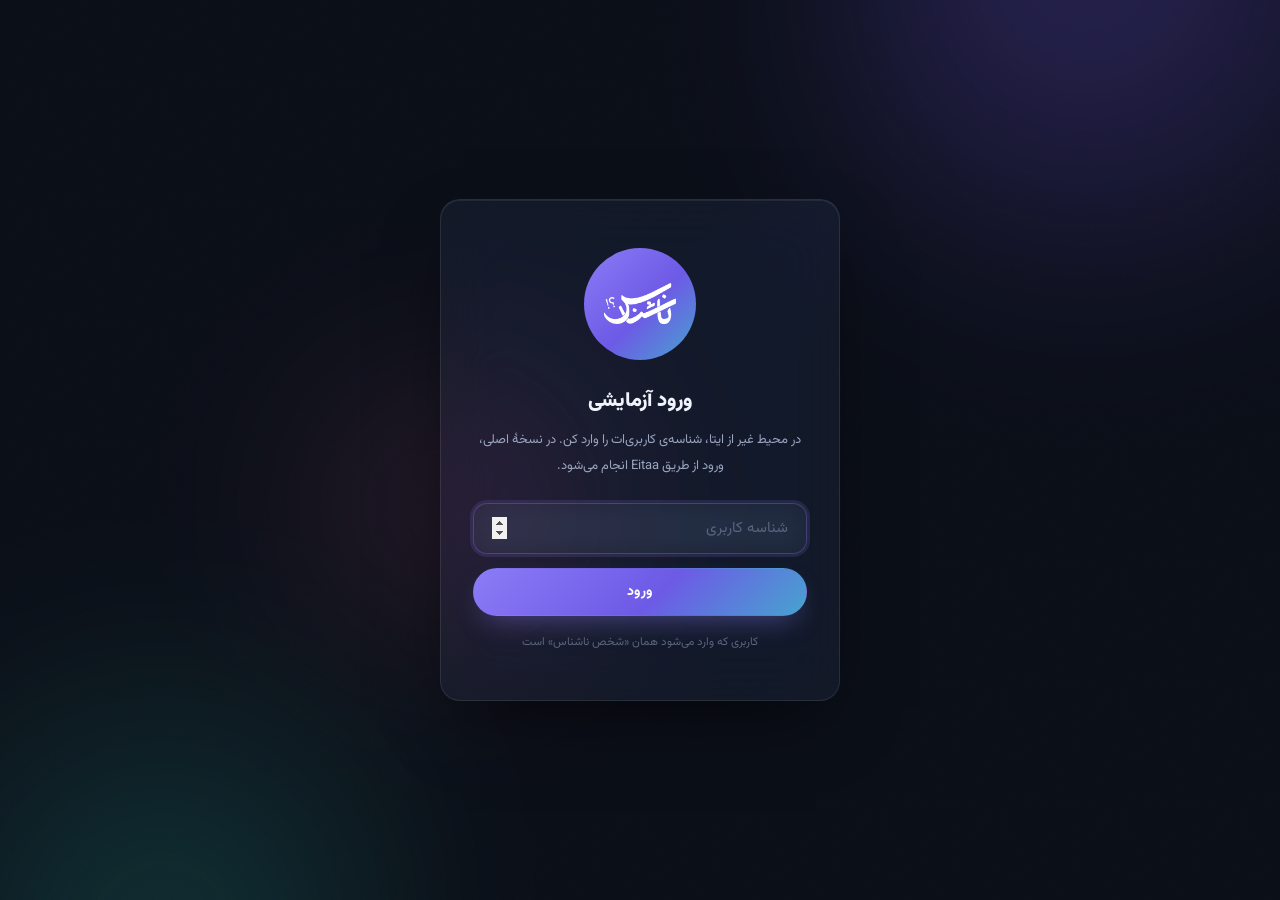
==== commit 3548da34: "Redesign" ====
--- a/frontend/index.html
+++ b/frontend/index.html
@@ -3,19 +3,20 @@
 <head>
   <meta charset="UTF-8">
   <meta name="viewport" content="width=device-width, initial-scale=1.0, maximum-scale=1.0, user-scalable=no, viewport-fit=cover, interactive-widget=resizes-content">
-  <meta name="theme-color" content="#f3efe6">
-  <meta name="theme-color" content="#f3efe6" media="(prefers-color-scheme: light)">
-  <meta name="theme-color" content="#191611" media="(prefers-color-scheme: dark)">
+  <meta name="theme-color" content="#0a0e17">
+  <meta name="theme-color" content="#eef1f8" media="(prefers-color-scheme: light)">
+  <meta name="theme-color" content="#0a0e17" media="(prefers-color-scheme: dark)">
   <meta name="color-scheme" content="light dark">
   <meta name="format-detection" content="telephone=no">
   <meta name="mobile-web-app-capable" content="yes">
   <meta name="apple-mobile-web-app-capable" content="yes">
   <meta name="apple-mobile-web-app-status-bar-style" content="black-translucent">
   <title>ناشناس — نامهٔ بی‌نام</title>
+  <link rel="icon" type="image/png" href="assets/favicon.png">
+  <link rel="apple-touch-icon" href="assets/favicon.png">
   <link rel="preconnect" href="https://fonts.googleapis.com">
   <link rel="preconnect" href="https://fonts.gstatic.com" crossorigin>
   <link href="https://fonts.googleapis.com/css2?family=Vazirmatn:wght@300;400;500;600;700;800;900&display=swap" rel="stylesheet">
-  <link rel="icon" type="image/svg+xml" href="data:image/svg+xml,%3Csvg xmlns='http://www.w3.org/2000/svg' viewBox='0 0 48 48'%3E%3Crect x='2.5' y='2.5' width='43' height='43' rx='13' fill='%23a84425'/%3E%3Crect x='11' y='18.5' width='26' height='4.6' rx='2.3' fill='%23fff6f0'/%3E%3Crect x='15.5' y='25.5' width='5.2' height='7' rx='2.6' fill='%23fff6f0'/%3E%3Crect x='27.3' y='25.5' width='5.2' height='7' rx='2.6' fill='%23fff6f0'/%3E%3C/svg%3E">
   <link rel="stylesheet" href="css/style.css">
 </head>
 <body>
@@ -23,4 +24,4 @@
   <div id="toast-container" aria-live="polite" aria-atomic="false"></div>
   <script src="js/app.js"></script>
 </body>
-</html>+</html>
--- a/frontend/css/style.css
+++ b/frontend/css/style.css
@@ -1,7 +1,7 @@
 /* ============================================================
-   ناشناس — Anonymous Messaging · «نامهٔ بی‌نام»
-   The Nameless Letter — editorial stationery identity.
-   Warm paper · ink · a single terracotta "seal" accent.
+   ناشناس — Anonymous Messaging · «شبِ نامه‌ها»
+   Glass over midnight — aurora atmosphere, frosted panels,
+   gradient glow. Dark-first with a frosted-light mode.
    ============================================================ */
 
 /* ── Reset & Base ─────────────────────────────────────────── */
@@ -25,44 +25,68 @@
   -webkit-font-smoothing: antialiased;
   -moz-osx-font-smoothing: grayscale;
   overscroll-behavior-y: none;
-  transition: background 0.35s var(--ease), color 0.35s var(--ease);
+  transition: background 0.4s var(--ease), color 0.4s var(--ease);
 }
 
 ::selection { background: var(--accent-soft-2); color: var(--ink-0); }
 
-* { scrollbar-width: thin; scrollbar-color: var(--line-1) transparent; }
-::-webkit-scrollbar { width: 6px; height: 6px; }
+* { scrollbar-width: thin; scrollbar-color: var(--scroll) transparent; }
+::-webkit-scrollbar { width: 5px; height: 5px; }
 ::-webkit-scrollbar-track { background: transparent; }
-::-webkit-scrollbar-thumb { background: var(--line-1); border-radius: 999px; }
+::-webkit-scrollbar-thumb { background: var(--scroll); border-radius: 999px; }
 
 button, input, textarea { font-family: inherit; }
 img, svg { display: block; }
+button { -webkit-tap-highlight-color: transparent; }
 
 :focus-visible { outline: 2px solid var(--accent); outline-offset: 2px; border-radius: var(--r-s); }
 
-/* ── Paper atmosphere ─────────────────────────────────────── */
-body::before {
-  content: '';
+/* ── Aurora atmosphere ────────────────────────────────────── */
+.aurora {
   position: fixed;
   inset: 0;
   z-index: 0;
   pointer-events: none;
-  background:
-    radial-gradient(880px 520px at 88% -8%, var(--accent-soft), transparent 58%),
-    radial-gradient(700px 480px at -6% 104%, var(--amber-soft), transparent 55%);
-  opacity: 0.55;
-}
+  overflow: hidden;
+}
+.aurora i {
+  position: absolute;
+  border-radius: 50%;
+  filter: blur(90px);
+  opacity: var(--aur-op, 0.5);
+  animation: drift var(--aur-dur, 26s) ease-in-out infinite alternate;
+}
+.aurora i:nth-child(1) {
+  width: 55vmax; height: 55vmax;
+  top: -25vmax; right: -18vmax;
+  background: radial-gradient(circle at 40% 40%, var(--aur-1), transparent 65%);
+}
+.aurora i:nth-child(2) {
+  width: 48vmax; height: 48vmax;
+  bottom: -22vmax; left: -16vmax;
+  background: radial-gradient(circle at 60% 60%, var(--aur-2), transparent 65%);
+  animation-delay: -8s;
+}
+.aurora i:nth-child(3) {
+  width: 34vmax; height: 34vmax;
+  top: 32%; left: 18%;
+  background: radial-gradient(circle at 50% 50%, var(--aur-3), transparent 65%);
+  animation-delay: -16s;
+}
+@keyframes drift {
+  from { transform: translate3d(0, 0, 0) scale(1); }
+  to   { transform: translate3d(4vmax, -3vmax, 0) scale(1.12); }
+}
+
 body::after {
   content: '';
   position: fixed;
   inset: 0;
   z-index: 0;
   pointer-events: none;
-  opacity: 0.35;
-  background-image: url("data:image/svg+xml,%3Csvg xmlns='http://www.w3.org/2000/svg' width='140' height='140' viewBox='0 0 140 140'%3E%3Cfilter id='n'%3E%3CfeTurbulence type='fractalNoise' baseFrequency='0.9' numOctaves='2' stitchTiles='stitch'/%3E%3C/filter%3E%3Crect width='140' height='140' filter='url(%23n)' opacity='0.5'/%3E%3C/svg%3E");
-  mix-blend-mode: multiply;
-}
-[data-theme="dark"] body::after { mix-blend-mode: screen; opacity: 0.12; }
+  opacity: 0.5;
+  background-image: url("data:image/svg+xml,%3Csvg xmlns='http://www.w3.org/2000/svg' width='120' height='120' viewBox='0 0 120 120'%3E%3Cfilter id='n'%3E%3CfeTurbulence type='fractalNoise' baseFrequency='0.85' numOctaves='2' stitchTiles='stitch'/%3E%3C/filter%3E%3Crect width='120' height='120' filter='url(%23n)' opacity='0.045'/%3E%3C/svg%3E");
+}
 
 #app {
   position: relative;
@@ -72,46 +96,107 @@
   flex-direction: column;
 }
 
-/* ── Design Tokens · Light ("paper") ──────────────────────── */
+/* ── Glass primitives ─────────────────────────────────────── */
+.glass {
+  background: var(--glass);
+  border: 1px solid var(--glass-brd);
+  backdrop-filter: blur(var(--blur, 22px)) saturate(160%);
+  -webkit-backdrop-filter: blur(var(--blur, 22px)) saturate(160%);
+  box-shadow: var(--glass-shadow), inset 0 1px 0 var(--glass-hi);
+  border-radius: var(--r-l);
+}
+.glass-deep {
+  background: var(--glass-2);
+  border: 1px solid var(--glass-brd);
+  backdrop-filter: blur(var(--blur, 22px)) saturate(160%);
+  -webkit-backdrop-filter: blur(var(--blur, 22px)) saturate(160%);
+  box-shadow: var(--glass-shadow), inset 0 1px 0 var(--glass-hi);
+  border-radius: var(--r-l);
+}
+
+/* ── Logo mark (CSS-masked calligraphy, tinted via currentColor) ── */
+.logo-mark {
+  display: inline-block;
+  flex-shrink: 0;
+  background-color: currentColor;
+  -webkit-mask: url('../assets/logo.png') center / contain no-repeat;
+  mask: url('../assets/logo.png') center / contain no-repeat;
+  pointer-events: none;
+}
+.lm-xs  { width: 30px; height: 18px; }
+.lm-sm  { width: 40px; height: 24px; }
+.lm-md  { width: 52px; height: 30px; }
+.lm-lg  { width: 74px; height: 44px; }
+.lm-xl  { width: 110px; height: 64px; }
+.lm-2xl { width: 150px; height: 88px; }
+.lm-hero { width: 210px; height: 122px; }
+
+/* gradient text helper */
+.grad-text {
+  background: linear-gradient(120deg, var(--accent), var(--accent-2));
+  -webkit-background-clip: text;
+  background-clip: text;
+  color: transparent;
+}
+
+/* ── Design Tokens · Dark (midnight) ──────────────────────── */
 :root {
-  --bg: #f3efe6;
-  --bg-deep: #ece5d6;
-  --surface: #fbf8f2;
-  --surface-2: #ffffff;
-  --surface-veil: rgba(251, 248, 242, 0.86);
-
-  --ink-0: #26221b;
-  --ink-1: #67604f;
-  --ink-2: #a09a8a;
-
-  --line-0: rgba(38, 34, 27, 0.07);
-  --line-1: rgba(38, 34, 27, 0.15);
-
-  --accent: #a84425;
-  --accent-strong: #8c351b;
-  --accent-hi: #b95735;
-  --accent-soft: rgba(168, 68, 37, 0.10);
-  --accent-soft-2: rgba(168, 68, 37, 0.22);
-  --accent-glow: rgba(168, 68, 37, 0.20);
-  --on-accent: #fff6f0;
-
-  --amber: #936a1c;
-  --amber-soft: rgba(147, 106, 28, 0.12);
-  --green: #267a4e;
-  --green-soft: rgba(38, 122, 78, 0.12);
-  --red: #b23e2a;
-  --red-soft: rgba(178, 62, 42, 0.10);
-  --blue: #3a5f8a;
-  --blue-soft: rgba(58, 95, 138, 0.10);
-
-  --shadow-0: 0 1px 2px rgba(38, 34, 27, 0.05);
-  --shadow-1: 0 6px 18px -8px rgba(38, 34, 27, 0.14);
-  --shadow-2: 0 22px 48px -18px rgba(38, 34, 27, 0.24);
+  --bg: #0a0e17;
+  --bg-deep: #070a11;
+
+  --aur-1: rgba(124, 92, 255, 0.55);
+  --aur-2: rgba(45, 212, 191, 0.38);
+  --aur-3: rgba(244, 114, 182, 0.30);
+  --aur-op: 0.55;
+
+  --glass: rgba(148, 163, 205, 0.07);
+  --glass-2: rgba(148, 163, 205, 0.12);
+  --glass-brd: rgba(255, 255, 255, 0.09);
+  --glass-hi: rgba(255, 255, 255, 0.07);
+  --glass-shadow: 0 18px 40px -18px rgba(0, 0, 0, 0.55);
+
+  --ink-0: #f1f4fc;
+  --ink-1: #9aa5c0;
+  --ink-2: #5b657f;
+
+  --line-0: rgba(255, 255, 255, 0.06);
+  --line-1: rgba(255, 255, 255, 0.12);
+  --scroll: rgba(148, 163, 205, 0.25);
+
+  --accent: #8b7cf6;
+  --accent-strong: #9d8fff;
+  --accent-hi: #7a68f0;
+  --accent-2: #2dd4bf;
+  --accent-soft: rgba(139, 124, 246, 0.15);
+  --accent-soft-2: rgba(139, 124, 246, 0.32);
+  --accent-glow: rgba(139, 124, 246, 0.45);
+  --on-accent: #ffffff;
+
+  --bubble-out: rgba(139, 124, 246, 0.20);
+  --bubble-out-brd: rgba(139, 124, 246, 0.38);
+  --bubble-out-ink: #f3f0ff;
+  --bubble-in: rgba(148, 163, 205, 0.10);
+  --bubble-in-brd: rgba(255, 255, 255, 0.08);
+  --bubble-in-ink: #eef1fa;
+
+  --green: #34d399;
+  --green-soft: rgba(52, 211, 153, 0.14);
+  --red: #fb7185;
+  --red-soft: rgba(251, 113, 133, 0.13);
+  --amber: #fbbf24;
+  --amber-soft: rgba(251, 191, 36, 0.13);
+
+  --grad-btn: linear-gradient(135deg, #8b7cf6 0%, #6d5ae6 55%, #2dd4bf 130%);
+
+  --shadow-0: 0 2px 8px rgba(0, 0, 0, 0.25);
+  --shadow-1: 0 14px 34px -14px rgba(0, 0, 0, 0.5);
+  --shadow-2: 0 30px 70px -24px rgba(0, 0, 0, 0.65);
   --focus-ring: 0 0 0 3px var(--accent-soft);
 
-  --r-s: 10px;
-  --r-m: 16px;
-  --r-l: 22px;
+  --r-s: 8px;
+  --r-m: 14px;
+  --r-l: 20px;
+  --r-xl: 26px;
   --r-pill: 999px;
 
   --space-1: 4px;
@@ -124,62 +209,83 @@
   --space-8: 64px;
 
   --ease: cubic-bezier(0.22, 1, 0.36, 1);
-  --col-w: 680px;
+  --col-w: 720px;
 
   --sat: env(safe-area-inset-top, 0px);
   --sab: env(safe-area-inset-bottom, 0px);
-}
-
-/* ── Design Tokens · Dark ("night ink") ───────────────────── */
-[data-theme="dark"] {
-  --bg: #191611;
-  --bg-deep: #13110d;
-  --surface: #211d17;
-  --surface-2: #2a251c;
-  --surface-veil: rgba(25, 22, 17, 0.86);
-
-  --ink-0: #f0eae0;
-  --ink-1: #b4aa97;
-  --ink-2: #756d5e;
-
-  --line-0: rgba(240, 234, 224, 0.07);
-  --line-1: rgba(240, 234, 224, 0.16);
-
-  --accent: #e2784a;
-  --accent-strong: #f09265;
-  --accent-hi: #cf683a;
-  --accent-soft: rgba(226, 120, 74, 0.14);
-  --accent-soft-2: rgba(226, 120, 74, 0.28);
-  --accent-glow: rgba(226, 120, 74, 0.24);
-  --on-accent: #2a140b;
-
-  --amber: #dcab62;
-  --amber-soft: rgba(220, 171, 98, 0.13);
-  --green: #63be8d;
-  --green-soft: rgba(99, 190, 141, 0.14);
-  --red: #ef8371;
-  --red-soft: rgba(239, 131, 113, 0.13);
-  --blue: #7fa3cf;
-  --blue-soft: rgba(127, 163, 207, 0.14);
-
-  --shadow-0: 0 1px 2px rgba(0, 0, 0, 0.30);
-  --shadow-1: 0 8px 22px -10px rgba(0, 0, 0, 0.5);
-  --shadow-2: 0 24px 56px -20px rgba(0, 0, 0, 0.62);
-  --focus-ring: 0 0 0 3px var(--accent-soft);
+
+  --chat-pattern: radial-gradient(rgba(148, 163, 205, 0.16) 1.2px, transparent 1.2px);
+  --chat-pattern-size: 26px;
+}
+
+/* ── Design Tokens · Light (frost) ────────────────────────── */
+[data-theme="light"] {
+  --bg: #eef1f8;
+  --bg-deep: #e6eaf4;
+
+  --aur-1: rgba(139, 124, 246, 0.30);
+  --aur-2: rgba(45, 212, 191, 0.26);
+  --aur-3: rgba(244, 114, 182, 0.20);
+  --aur-op: 0.6;
+
+  --glass: rgba(255, 255, 255, 0.55);
+  --glass-2: rgba(255, 255, 255, 0.72);
+  --glass-brd: rgba(255, 255, 255, 0.85);
+  --glass-hi: rgba(255, 255, 255, 0.9);
+  --glass-shadow: 0 18px 40px -20px rgba(90, 100, 140, 0.35);
+
+  --ink-0: #191d2b;
+  --ink-1: #5a637e;
+  --ink-2: #9aa2ba;
+
+  --line-0: rgba(25, 29, 43, 0.07);
+  --line-1: rgba(25, 29, 43, 0.13);
+  --scroll: rgba(90, 100, 140, 0.3);
+
+  --accent: #6d5ae6;
+  --accent-strong: #5b48dd;
+  --accent-hi: #7e6cf0;
+  --accent-2: #0db5a0;
+  --accent-soft: rgba(109, 90, 230, 0.13);
+  --accent-soft-2: rgba(109, 90, 230, 0.26);
+  --accent-glow: rgba(109, 90, 230, 0.4);
+  --on-accent: #ffffff;
+
+  --bubble-out: rgba(109, 90, 230, 0.14);
+  --bubble-out-brd: rgba(109, 90, 230, 0.28);
+  --bubble-out-ink: #241a5e;
+  --bubble-in: rgba(255, 255, 255, 0.75);
+  --bubble-in-brd: rgba(255, 255, 255, 0.9);
+  --bubble-in-ink: #191d2b;
+
+  --green: #0ea771;
+  --green-soft: rgba(14, 167, 113, 0.13);
+  --red: #e11d48;
+  --red-soft: rgba(225, 29, 72, 0.10);
+  --amber: #b45309;
+  --amber-soft: rgba(180, 83, 9, 0.12);
+
+  --grad-btn: linear-gradient(135deg, #7e6cf0 0%, #6d5ae6 55%, #0db5a0 130%);
+
+  --shadow-0: 0 2px 8px rgba(90, 100, 140, 0.10);
+  --shadow-1: 0 14px 34px -16px rgba(90, 100, 140, 0.35);
+  --shadow-2: 0 30px 70px -26px rgba(90, 100, 140, 0.45);
+
+  --chat-pattern: radial-gradient(rgba(109, 90, 230, 0.14) 1.2px, transparent 1.2px);
 }
 
 /* ── Motion ───────────────────────────────────────────────── */
 @keyframes rise   { from { opacity: 0; transform: translateY(16px); } to { opacity: 1; transform: translateY(0); } }
 @keyframes fade   { from { opacity: 0; } to { opacity: 1; } }
-@keyframes pop    { from { opacity: 0; transform: scale(0.95) translateY(8px); } to { opacity: 1; transform: scale(1) translateY(0); } }
-@keyframes bubble { from { opacity: 0; transform: translateY(10px) scale(0.97); } to { opacity: 1; transform: translateY(0) scale(1); } }
+@keyframes pop    { from { opacity: 0; transform: scale(0.94) translateY(12px); } to { opacity: 1; transform: scale(1) translateY(0); } }
+@keyframes bubbleIn { from { opacity: 0; transform: translateY(10px) scale(0.97); } to { opacity: 1; transform: translateY(0) scale(1); } }
 @keyframes shimmer { 0% { background-position: 200% 0; } 100% { background-position: -200% 0; } }
 @keyframes spin   { to { transform: rotate(360deg); } }
-@keyframes breathe { 0%, 100% { transform: translateY(0); } 50% { transform: translateY(-5px); } }
+@keyframes breathe { 0%, 100% { transform: translateY(0); } 50% { transform: translateY(-7px); } }
 @keyframes pulse  { 0%, 100% { opacity: 1; } 50% { opacity: 0.3; } }
-@keyframes glow   { 0%, 100% { box-shadow: 0 0 0 0 var(--accent-glow); } 50% { box-shadow: 0 0 0 8px rgba(0,0,0,0); } }
-@keyframes toastIn  { from { opacity: 0; transform: translateY(-14px) scale(0.96); } to { opacity: 1; transform: translateY(0) scale(1); } }
-@keyframes toastOut { from { opacity: 1; } to { opacity: 0; transform: translateY(-14px) scale(0.96); } }
+@keyframes glowPulse { 0%, 100% { box-shadow: 0 0 24px -4px var(--accent-glow); } 50% { box-shadow: 0 0 44px 2px var(--accent-glow); } }
+@keyframes toastIn  { from { opacity: 0; transform: translateY(16px) scale(0.96); } to { opacity: 1; transform: translateY(0) scale(1); } }
+@keyframes toastOut { from { opacity: 1; } to { opacity: 0; transform: translateY(16px) scale(0.96); } }
 
 @media (prefers-reduced-motion: reduce) {
   *, *::before, *::after {
@@ -189,50 +295,26 @@
   }
 }
 
-/* ── Veil emblem ──────────────────────────────────────────── */
-.anon-mark { display: block; width: 100%; height: 100%; }
-.am-tile { fill: var(--accent-soft); }
-.am-veil, .am-eye { fill: var(--accent); }
-.am-solid .am-tile { fill: var(--accent); }
-.am-solid .am-veil, .am-solid .am-eye { fill: var(--on-accent); }
-.am-plain .am-tile { fill: var(--surface-2); }
-.am-plain .am-veil, .am-plain .am-eye { fill: var(--ink-2); }
-.am-outline .am-tile { fill: var(--surface); stroke: var(--line-1); }
-.am-outline .am-veil, .am-outline .am-eye { fill: var(--ink-2); }
-.am-sm  { width: 20px; height: 20px; }
-.am-md  { width: 30px; height: 30px; }
-.am-lg  { width: 42px; height: 42px; }
-.am-xl  { width: 58px; height: 58px; }
-.am-2xl { width: 78px; height: 78px; }
-.am-3xl { width: 108px; height: 108px; }
-
-/* wax-seal ring wrapper */
-.seal {
+/* ── Avatar (gradient medallion + white logo) ─────────────── */
+.avatar {
+  --av1: #8b7cf6;
+  --av2: #2dd4bf;
+  width: 54px;
+  height: 54px;
+  flex-shrink: 0;
   display: flex;
   align-items: center;
   justify-content: center;
   border-radius: 50%;
-  background: var(--surface);
-  box-shadow: var(--shadow-1);
-  padding: 7px;
-}
-.seal::before {
-  content: '';
-  position: absolute;
-  inset: -1px;
-  border-radius: inherit;
-  border: 1px dashed var(--line-1);
-  pointer-events: none;
-}
-.seal { position: relative; }
-.seal-inner {
-  width: 100%;
-  height: 100%;
-  border-radius: 50%;
-  overflow: hidden;
-  background: var(--accent);
-}
-.seal-inner .anon-mark { width: 100%; height: 100%; }
+  background: linear-gradient(140deg, var(--av1), var(--av2));
+  color: #ffffff;
+  position: relative;
+  user-select: none;
+  box-shadow: inset 0 1px 0 rgba(255, 255, 255, 0.35), 0 8px 18px -8px var(--av1);
+}
+.avatar .logo-mark { width: 64%; height: 38%; }
+.avatar.sm { width: 42px; height: 42px; }
+.avatar.lg { width: 72px; height: 72px; }
 
 /* ── Buttons & inputs ─────────────────────────────────────── */
 .btn {
@@ -241,79 +323,80 @@
   justify-content: center;
   gap: var(--space-2);
   border: 1px solid transparent;
-  border-radius: var(--r-m);
-  padding: 12px 20px;
+  border-radius: var(--r-pill);
+  padding: 12px 24px;
   font-size: 14px;
-  font-weight: 600;
+  font-weight: 700;
   cursor: pointer;
   color: var(--ink-0);
-  background: var(--surface);
-  transition: transform 0.18s var(--ease), background 0.2s var(--ease),
-              border-color 0.2s var(--ease), box-shadow 0.2s var(--ease), color 0.2s var(--ease);
-}
-.btn:active { transform: scale(0.98); }
+  background: var(--glass-2);
+  transition: transform 0.16s var(--ease), background 0.2s var(--ease), color 0.2s var(--ease), box-shadow 0.2s var(--ease);
+}
+.btn:active { transform: scale(0.96); }
 .btn:disabled { opacity: 0.55; cursor: default; }
 .btn svg { width: 18px; height: 18px; }
 
 .btn-primary {
-  background: var(--accent);
+  background: var(--grad-btn);
   color: var(--on-accent);
-  box-shadow: 0 10px 24px -12px var(--accent-glow);
-}
-.btn-primary:hover:not(:disabled) { background: var(--accent-hi); transform: translateY(-1px); }
-
-.btn-ghost { background: transparent; border-color: var(--line-1); color: var(--ink-1); }
-.btn-ghost:hover:not(:disabled) { border-color: var(--accent); color: var(--accent); background: var(--accent-soft); }
+  box-shadow: 0 12px 28px -10px var(--accent-glow);
+}
+.btn-primary:hover:not(:disabled) { transform: translateY(-1px); box-shadow: 0 16px 34px -10px var(--accent-glow); }
+
+.btn-ghost { background: var(--glass); border-color: var(--glass-brd); color: var(--ink-1); }
+.btn-ghost:hover:not(:disabled) { color: var(--accent-strong); border-color: var(--accent-soft-2); background: var(--accent-soft); }
 
 .icon-btn {
-  width: 44px;
-  height: 44px;
+  width: 42px;
+  height: 42px;
   flex-shrink: 0;
   display: inline-flex;
   align-items: center;
   justify-content: center;
-  border: 1px solid var(--line-0);
-  border-radius: var(--r-m);
-  background: var(--surface);
+  border: none;
+  border-radius: 50%;
+  background: transparent;
   color: var(--ink-1);
   cursor: pointer;
-  transition: transform 0.16s var(--ease), color 0.2s var(--ease),
-              border-color 0.2s var(--ease), background 0.2s var(--ease);
-}
-.icon-btn:hover:not(:disabled) { border-color: var(--accent); color: var(--accent); background: var(--accent-soft); }
-.icon-btn:active:not(:disabled) { transform: scale(0.93); }
+  transition: background 0.18s var(--ease), color 0.18s var(--ease), transform 0.16s var(--ease);
+}
+.icon-btn:hover:not(:disabled) { background: var(--glass-2); color: var(--ink-0); }
+.icon-btn:active:not(:disabled) { transform: scale(0.88); }
 .icon-btn svg { width: 21px; height: 21px; }
 
 .field {
   width: 100%;
-  padding: 13px 16px;
-  border: 1px solid var(--line-1);
+  padding: 13px 18px;
+  border: 1px solid var(--glass-brd);
   border-radius: var(--r-m);
-  background: var(--surface-2);
+  background: var(--glass);
+  backdrop-filter: blur(14px);
+  -webkit-backdrop-filter: blur(14px);
   color: var(--ink-0);
   font-size: 15px;
   outline: none;
-  transition: border-color 0.2s var(--ease), box-shadow 0.2s var(--ease);
+  transition: box-shadow 0.2s var(--ease), border-color 0.2s var(--ease);
 }
 .field::placeholder { color: var(--ink-2); }
-.field:focus { border-color: var(--accent); box-shadow: var(--focus-ring); }
+.field:focus { border-color: var(--accent-soft-2); box-shadow: var(--focus-ring); }
 
 /* status chip */
 .chip {
   display: inline-flex;
   align-items: center;
   gap: 6px;
-  font-size: 10.5px;
+  font-size: 11px;
   font-weight: 700;
-  padding: 4px 11px;
+  padding: 3px 12px;
   border-radius: var(--r-pill);
   white-space: nowrap;
-}
-.chip::before { content: ''; width: 6px; height: 6px; border-radius: 50%; background: currentColor; }
-.chip-pending { color: var(--amber); background: var(--amber-soft); }
-.chip-pending::before { animation: pulse 2s ease infinite; }
-.chip-answered { color: var(--green); background: var(--green-soft); }
-.chip-answered::before { content: '✓'; width: auto; height: auto; background: none; font-size: 10px; }
+  backdrop-filter: blur(8px);
+  -webkit-backdrop-filter: blur(8px);
+}
+.chip-pending { color: var(--amber); background: var(--amber-soft); border: 1px solid rgba(251, 191, 36, 0.25); }
+.chip-pending::before { content: ''; width: 6px; height: 6px; border-radius: 50%; background: currentColor; animation: pulse 2s ease infinite; }
+.chip-answered { color: var(--green); background: var(--green-soft); border: 1px solid rgba(52, 211, 153, 0.25); }
+.chip-answered::before { content: '✓'; font-size: 10px; }
 
 .spinner {
   width: 18px;
@@ -325,22 +408,18 @@
 }
 
 .skeleton {
-  background: linear-gradient(90deg, var(--surface) 25%, var(--line-0) 50%, var(--surface) 75%);
+  background: linear-gradient(90deg, var(--glass) 25%, var(--glass-2) 50%, var(--glass) 75%);
   background-size: 200% 100%;
   animation: shimmer 1.4s ease infinite;
   border-radius: var(--r-s);
 }
 
-/* ── Top bar ──────────────────────────────────────────────── */
+/* ── Top bar (floating glass) ─────────────────────────────── */
 .topbar {
   position: sticky;
   top: 0;
   z-index: 100;
-  padding: calc(var(--sat) + 8px) var(--space-4) 8px;
-  background: var(--surface-veil);
-  backdrop-filter: blur(18px) saturate(150%);
-  -webkit-backdrop-filter: blur(18px) saturate(150%);
-  border-bottom: 1px solid var(--line-0);
+  padding: calc(var(--sat) + 10px) var(--space-3) 8px;
   flex-shrink: 0;
 }
 .topbar-in {
@@ -348,16 +427,46 @@
   margin: 0 auto;
   display: flex;
   align-items: center;
-  justify-content: space-between;
-  gap: var(--space-3);
-}
-.brand { display: flex; align-items: center; gap: 11px; min-width: 0; }
-.brand-seal { width: 36px; height: 36px; flex-shrink: 0; animation: breathe 4.8s ease-in-out infinite; }
-.brand-name { font-size: 16px; font-weight: 800; white-space: nowrap; letter-spacing: -0.01em; }
+  gap: var(--space-2);
+  padding: 8px 10px;
+  --blur: 26px;
+}
+.brand { flex: 1; display: flex; align-items: center; gap: 10px; min-width: 0; }
+.brand-logo {
+  width: 44px; height: 44px;
+  flex-shrink: 0;
+  display: flex; align-items: center; justify-content: center;
+  border-radius: 50%;
+  background: var(--grad-btn);
+  color: #ffffff;
+  box-shadow: 0 8px 18px -6px var(--accent-glow), inset 0 1px 0 rgba(255, 255, 255, 0.35);
+  animation: glowPulse 4.5s ease-in-out infinite;
+}
+.brand-logo .logo-mark { width: 62%; height: 36%; }
+.brand-name { font-size: 17px; font-weight: 900; white-space: nowrap; letter-spacing: -0.01em; }
 .brand-status { display: flex; align-items: center; gap: 7px; }
-.dot { width: 8px; height: 8px; border-radius: 50%; background: var(--green); box-shadow: 0 0 0 4px var(--green-soft); transition: background 0.25s var(--ease), box-shadow 0.25s var(--ease); }
-.dot.offline { background: var(--red); box-shadow: 0 0 0 4px var(--red-soft); animation: pulse 2s ease infinite; }
-.status-text { font-size: 10.5px; color: var(--ink-2); }
+.dot { width: 8px; height: 8px; border-radius: 50%; background: var(--green); box-shadow: 0 0 10px var(--green); transition: background 0.25s var(--ease), box-shadow 0.25s var(--ease); }
+.dot.offline { background: var(--red); box-shadow: 0 0 10px var(--red); animation: pulse 2s ease infinite; }
+.status-text { font-size: 11px; color: var(--ink-2); }
+
+/* search */
+.search-wrap { max-width: var(--col-w); margin: 6px auto 0; }
+.search-bar {
+  display: flex;
+  align-items: center;
+  gap: 10px;
+  --blur: 20px;
+  padding: 10px 18px;
+  transition: box-shadow 0.2s var(--ease);
+}
+.search-bar:focus-within { box-shadow: var(--glass-shadow), inset 0 1px 0 var(--glass-hi), 0 0 0 2px var(--accent-soft-2); }
+.search-bar svg { width: 17px; height: 17px; color: var(--ink-2); flex-shrink: 0; }
+.search-bar input {
+  flex: 1; min-width: 0;
+  border: none; background: transparent; outline: none;
+  color: var(--ink-0); font-family: inherit; font-size: 13.5px;
+}
+.search-bar input::placeholder { color: var(--ink-2); }
 
 /* offline banner */
 .offline-bar {
@@ -365,25 +474,30 @@
   align-items: center;
   justify-content: center;
   gap: 8px;
+  max-width: var(--col-w);
+  width: calc(100% - 24px);
+  margin: 8px auto 0;
   padding: 8px var(--space-4);
-  text-align: center;
   font-size: 12.5px;
   font-weight: 600;
+  color: var(--red);
   background: var(--red-soft);
-  color: var(--red);
-  border-bottom: 1px solid var(--line-0);
+  border: 1px solid rgba(251, 113, 133, 0.3);
+  border-radius: var(--r-pill);
+  backdrop-filter: blur(14px);
+  -webkit-backdrop-filter: blur(14px);
   flex-shrink: 0;
   animation: fade 0.3s var(--ease) both;
 }
 .offline-bar.visible { display: flex; }
 .offline-bar svg { width: 15px; height: 15px; }
 
-/* chat identity */
+/* chat identity in header */
 .chat-id { flex: 1; min-width: 0; display: flex; align-items: center; gap: 12px; }
-.chat-avatar { width: 42px; height: 42px; flex-shrink: 0; }
 .chat-meta { display: flex; flex-direction: column; min-width: 0; }
 .chat-name { font-size: 15px; font-weight: 800; white-space: nowrap; overflow: hidden; text-overflow: ellipsis; }
-.chat-sub { font-size: 11px; color: var(--ink-2); white-space: nowrap; overflow: hidden; text-overflow: ellipsis; }
+.chat-sub { font-size: 12px; color: var(--ink-2); white-space: nowrap; overflow: hidden; text-overflow: ellipsis; }
+.chat-sub .chip { font-size: 10px; padding: 2px 9px; }
 
 /* ── Splash ───────────────────────────────────────────────── */
 .splash-screen {
@@ -397,11 +511,20 @@
   text-align: center;
   padding: var(--space-5);
 }
-.splash-seal { width: 104px; height: 104px; animation: breathe 4s ease-in-out infinite; }
-.splash-name { font-size: clamp(1.7rem, 6vw, 2.2rem); font-weight: 900; letter-spacing: -0.01em; animation: rise 0.5s var(--ease) 0.05s both; }
-.splash-tag { font-size: 13px; color: var(--ink-1); animation: rise 0.5s var(--ease) 0.12s both; }
+.splash-logo {
+  color: #ffffff;
+  animation: breathe 4.5s ease-in-out infinite;
+  filter: drop-shadow(0 0 26px var(--accent-glow)) drop-shadow(0 0 60px var(--accent-soft));
+}
+.splash-name {
+  font-size: clamp(2rem, 7vw, 2.8rem);
+  font-weight: 900;
+  letter-spacing: -0.015em;
+  animation: rise 0.5s var(--ease) 0.05s both;
+}
+.splash-tag { font-size: 13.5px; color: var(--ink-1); animation: rise 0.5s var(--ease) 0.12s both; }
 .splash-dots { display: flex; gap: 8px; margin-top: var(--space-2); animation: fade 0.5s var(--ease) 0.25s both; }
-.splash-dots span { width: 7px; height: 7px; border-radius: 50%; background: var(--accent); animation: pulse 1.3s ease infinite; }
+.splash-dots span { width: 8px; height: 8px; border-radius: 50%; background: linear-gradient(135deg, var(--accent), var(--accent-2)); animation: pulse 1.3s ease infinite; }
 .splash-dots span:nth-child(2) { animation-delay: 0.16s; }
 .splash-dots span:nth-child(3) { animation-delay: 0.32s; }
 
@@ -411,15 +534,25 @@
   width: 100%;
   max-width: 400px;
   padding: var(--space-7) var(--space-6);
-  background: var(--surface);
-  border: 1px solid var(--line-0);
-  border-radius: var(--r-l);
-  box-shadow: var(--shadow-2);
+  --blur: 30px;
+  box-shadow: var(--shadow-2), inset 0 1px 0 var(--glass-hi);
   text-align: center;
+  display: flex;
+  flex-direction: column;
+  align-items: center;
   animation: pop 0.4s var(--ease) both;
 }
-.dev-seal { width: 60px; height: 60px; margin: 0 auto var(--space-4); animation: breathe 4.6s ease-in-out infinite; }
-.dev-title { font-size: 19px; font-weight: 800; margin-bottom: var(--space-2); }
+.dev-seal {
+  width: 112px; height: 112px;
+  border-radius: 50%;
+  background: var(--grad-btn);
+  color: #ffffff;
+  display: flex; align-items: center; justify-content: center;
+  margin-bottom: var(--space-5);
+  animation: breathe 4.6s ease-in-out infinite, glowPulse 4.5s ease-in-out infinite;
+}
+.dev-seal .logo-mark { width: 64%; height: 38%; }
+.dev-title { font-size: 20px; font-weight: 900; margin-bottom: var(--space-2); }
 .dev-desc { font-size: 13px; color: var(--ink-1); margin-bottom: var(--space-5); line-height: 2; }
 .dev-note { font-size: 11.5px; color: var(--ink-2); margin-top: var(--space-4); }
 
@@ -429,57 +562,66 @@
   width: 100%;
   max-width: var(--col-w);
   margin: 0 auto;
-  padding: 0 var(--space-4) calc(var(--space-7) + var(--sab));
-}
-.hero { padding: var(--space-7) var(--space-4) var(--space-5); text-align: center; }
-.hero-seal { width: 92px; height: 92px; margin: 0 auto var(--space-5); animation: breathe 4.4s ease-in-out infinite; }
-.kicker {
+  padding: 4px var(--space-3) var(--space-6);
+  display: flex;
+  flex-direction: column;
+  min-height: 0;
+}
+
+/* hero composer — the heart of the product */
+.compose-hero {
+  --blur: 28px;
+  margin-top: var(--space-3);
+  padding: var(--space-5);
+  position: relative;
+  overflow: hidden;
+  animation: rise 0.45s var(--ease) both;
+}
+.compose-hero::before {
+  content: '';
+  position: absolute;
+  inset: 0 0 auto 0;
+  height: 1px;
+  background: linear-gradient(90deg, transparent, var(--accent-soft-2), transparent);
+  pointer-events: none;
+}
+.compose-kicker {
   display: inline-flex;
   align-items: center;
-  gap: 8px;
+  gap: 7px;
   font-size: 11px;
-  font-weight: 700;
-  color: var(--accent);
+  font-weight: 800;
+  letter-spacing: 0.02em;
+  color: var(--accent-strong);
   background: var(--accent-soft);
-  padding: 5px 14px;
+  border: 1px solid var(--accent-soft-2);
+  padding: 4px 13px;
   border-radius: var(--r-pill);
   margin-bottom: var(--space-3);
-  animation: rise 0.5s var(--ease) both;
-}
-.kicker svg { width: 13px; height: 13px; }
-.hero-title { font-size: clamp(1.8rem, 5.5vw, 2.4rem); font-weight: 900; letter-spacing: -0.015em; line-height: 1.35; margin-bottom: var(--space-3); animation: rise 0.5s var(--ease) 0.05s both; }
-.hero-sub { font-size: 13.5px; color: var(--ink-1); max-width: 380px; margin: 0 auto; line-height: 2.05; animation: rise 0.5s var(--ease) 0.1s both; }
-
-/* ── Compose card ─────────────────────────────────────────── */
-.compose-card {
-  background: var(--surface);
-  border: 1px solid var(--line-0);
-  border-radius: var(--r-l);
-  padding: var(--space-5);
-  box-shadow: var(--shadow-1);
-  transition: border-color 0.2s var(--ease), box-shadow 0.2s var(--ease);
-  animation: rise 0.45s var(--ease) both;
-}
-.compose-card:focus-within { border-color: var(--accent); box-shadow: var(--focus-ring), var(--shadow-1); }
-.compose-head { display: flex; align-items: center; justify-content: space-between; gap: var(--space-3); margin-bottom: var(--space-4); }
-.compose-title { display: flex; align-items: center; gap: 9px; font-size: 13px; font-weight: 800; color: var(--ink-0); }
-.compose-title svg { width: 16px; height: 16px; color: var(--accent); }
-.compose-cap { font-size: 11px; color: var(--ink-2); }
+  backdrop-filter: blur(8px);
+  -webkit-backdrop-filter: blur(8px);
+}
+.compose-kicker svg { width: 13px; height: 13px; }
+.compose-title { font-size: 17px; font-weight: 900; letter-spacing: -0.01em; margin-bottom: 4px; }
+.compose-cap { font-size: 11.5px; color: var(--ink-2); margin-bottom: var(--space-4); }
 
 .compose-line {
   display: flex;
   align-items: flex-end;
   gap: var(--space-2);
-  background: var(--surface-2);
-  border: 1px solid var(--line-1);
-  border-radius: var(--r-m);
-  padding: 7px 7px 7px var(--space-4);
-  transition: border-color 0.2s var(--ease), box-shadow 0.2s var(--ease);
-}
-.compose-line:focus-within { border-color: var(--accent); box-shadow: var(--focus-ring); }
+  background: var(--glass-2);
+  border: 1px solid var(--glass-brd);
+  backdrop-filter: blur(16px);
+  -webkit-backdrop-filter: blur(16px);
+  box-shadow: inset 0 1px 0 var(--glass-hi);
+  border-radius: var(--r-l);
+  padding: 10px 10px 10px 16px;
+  transition: box-shadow 0.2s var(--ease), border-color 0.2s var(--ease);
+}
+.compose-line:focus-within { border-color: var(--accent-soft-2); box-shadow: inset 0 1px 0 var(--glass-hi), 0 0 0 3px var(--accent-soft); }
 .compose-line textarea {
   flex: 1;
-  min-height: 46px;
+  min-height: 44px;
   max-height: 150px;
   border: none;
   background: transparent;
@@ -489,83 +631,92 @@
   line-height: 1.85;
   resize: none;
   outline: none;
-  padding: 10px 2px;
+  padding: 9px 4px;
 }
 .compose-line textarea::placeholder { color: var(--ink-2); }
 .compose-hint { display: flex; align-items: center; justify-content: center; gap: 7px; font-size: 11px; color: var(--ink-2); padding-top: var(--space-3); }
 .compose-hint svg { width: 13px; height: 13px; }
 
-.send-btn {
-  width: 48px;
-  height: 48px;
+.send-circle {
+  width: 50px;
+  height: 50px;
   flex-shrink: 0;
   border: none;
-  border-radius: var(--r-m);
-  background: var(--accent);
+  border-radius: 50%;
+  background: var(--grad-btn);
   color: var(--on-accent);
   display: flex;
   align-items: center;
   justify-content: center;
   cursor: pointer;
-  box-shadow: 0 10px 22px -10px var(--accent-glow);
-  transition: transform 0.18s var(--ease), background 0.2s var(--ease), box-shadow 0.2s var(--ease), opacity 0.2s var(--ease);
-}
-.send-btn svg { width: 23px; height: 23px; }
-.send-btn:hover:not(:disabled) { background: var(--accent-hi); transform: translateY(-1px); }
-.send-btn:active:not(:disabled) { transform: scale(0.93); }
-.send-btn:disabled { opacity: 0.38; cursor: default; box-shadow: none; }
-.send-btn.is-sending { pointer-events: none; }
-
-/* ── List head ────────────────────────────────────────────── */
+  box-shadow: 0 12px 26px -8px var(--accent-glow), inset 0 1px 0 rgba(255, 255, 255, 0.35);
+  transition: transform 0.16s var(--ease), box-shadow 0.2s var(--ease), opacity 0.2s var(--ease), filter 0.2s var(--ease);
+}
+.send-circle svg { width: 22px; height: 22px; margin-left: -2px; }
+.send-circle:hover:not(:disabled) { transform: translateY(-2px) scale(1.04); box-shadow: 0 16px 34px -8px var(--accent-glow), inset 0 1px 0 rgba(255, 255, 255, 0.35); }
+.send-circle:active:not(:disabled) { transform: scale(0.9); }
+.send-circle:disabled { opacity: 0.35; cursor: default; box-shadow: none; filter: grayscale(0.6); }
+.send-circle.is-sending { pointer-events: none; }
+
+/* list head */
 .list-head {
   display: flex;
   align-items: baseline;
   justify-content: space-between;
   gap: var(--space-3);
-  margin: var(--space-7) 0 var(--space-3);
-  padding: 0 var(--space-1);
-}
-.list-title { font-size: 13.5px; font-weight: 800; color: var(--ink-0); }
-.list-count { font-size: 11.5px; color: var(--ink-2); }
-
-/* ── Conversation list ────────────────────────────────────── */
-.conv-list { display: flex; flex-direction: column; gap: var(--space-3); }
+  padding: var(--space-6) var(--space-2) var(--space-3);
+}
+.list-title { font-size: 13px; font-weight: 800; color: var(--ink-1); letter-spacing: 0.01em; }
+.list-count { font-size: 12px; color: var(--ink-2); }
+
+/* ── Conversation list (glass rows) ───────────────────────── */
+.conv-list { flex: 1; display: flex; flex-direction: column; gap: 6px; padding-bottom: var(--space-3); }
 .conv {
   display: flex;
   align-items: center;
-  gap: var(--space-4);
+  gap: var(--space-3);
   width: 100%;
-  padding: var(--space-4);
-  background: var(--surface);
-  border: 1px solid var(--line-0);
-  border-radius: var(--r-m);
+  padding: 10px 12px;
+  background: transparent;
+  border: 1px solid transparent;
   color: inherit;
   text-align: right;
   cursor: pointer;
-  animation: rise 0.35s var(--ease) both;
-  transition: transform 0.18s var(--ease), border-color 0.2s var(--ease),
-              background 0.2s var(--ease), box-shadow 0.2s var(--ease);
-}
-.conv:hover { background: var(--surface-2); border-color: var(--line-1); box-shadow: var(--shadow-1); transform: translateY(-2px); }
-.conv:active { transform: scale(0.992); }
-.conv-avatar { width: 46px; height: 46px; flex-shrink: 0; }
-.conv-body { flex: 1; min-width: 0; display: flex; flex-direction: column; gap: 4px; }
+  border-radius: var(--r-l);
+  animation: rise 0.3s var(--ease) both;
+  transition: background 0.18s var(--ease), border-color 0.18s var(--ease), transform 0.18s var(--ease), box-shadow 0.18s var(--ease);
+}
+.conv:hover {
+  background: var(--glass);
+  border-color: var(--glass-brd);
+  backdrop-filter: blur(16px);
+  -webkit-backdrop-filter: blur(16px);
+  transform: translateY(-1px);
+  box-shadow: var(--glass-shadow);
+}
+.conv:active { transform: scale(0.99); }
+.conv-body { flex: 1; min-width: 0; display: flex; flex-direction: column; gap: 2px; }
 .conv-top { display: flex; align-items: baseline; justify-content: space-between; gap: var(--space-2); }
-.conv-name { font-size: 14px; font-weight: 800; white-space: nowrap; overflow: hidden; text-overflow: ellipsis; }
+.conv-name { font-size: 14.5px; font-weight: 800; white-space: nowrap; overflow: hidden; text-overflow: ellipsis; }
 .conv-time { font-size: 11px; color: var(--ink-2); white-space: nowrap; font-variant-numeric: tabular-nums; }
+.conv-bottom { display: flex; align-items: center; justify-content: space-between; gap: var(--space-2); }
 .conv-preview {
-  font-size: 12.5px;
+  flex: 1;
+  min-width: 0;
+  font-size: 13px;
   color: var(--ink-1);
   white-space: nowrap;
   overflow: hidden;
   text-overflow: ellipsis;
-  max-width: 100%;
-}
-.conv-foot { display: flex; align-items: center; gap: var(--space-2); }
+}
+.conv-state { flex-shrink: 0; display: inline-flex; align-items: center; gap: 4px; }
+.conv-state svg { width: 15px; height: 15px; }
+.conv-state .st-answered { color: var(--green); filter: drop-shadow(0 0 5px var(--green)); }
+.conv-state .st-pending { color: var(--ink-2); }
 
 /* skeletons */
-.skel-conv { display: flex; align-items: center; gap: var(--space-4); padding: var(--space-4); animation: fade 0.3s both; }
-.skel-av { width: 46px; height: 46px; flex-shrink: 0; border-radius: var(--r-m); }
+.skel-conv { display: flex; align-items: center; gap: var(--space-3); padding: 10px 12px; }
+.skel-av { width: 54px; height: 54px; flex-shrink: 0; border-radius: 50%; }
 .skel-lines { flex: 1; display: flex; flex-direction: column; gap: 10px; }
 .skel-line { height: 12px; border-radius: 6px; }
 .skel-line:first-child { width: 38%; }
@@ -573,75 +724,157 @@
 
 /* ── Empty / error states ─────────────────────────────────── */
 .empty-state { flex: 1; display: flex; flex-direction: column; align-items: center; justify-content: center; text-align: center; padding: var(--space-8) var(--space-5); animation: fade 0.35s var(--ease) both; }
-.empty-seal { width: 84px; height: 84px; margin-bottom: var(--space-4); opacity: 0.9; animation: breathe 4.8s ease-in-out infinite; }
-.empty-title { font-size: 16.5px; font-weight: 800; margin-bottom: var(--space-1); }
-.empty-desc { font-size: 13px; color: var(--ink-1); max-width: 320px; line-height: 2.1; margin-bottom: var(--space-2); }
+.empty-seal {
+  width: 112px; height: 112px;
+  border-radius: 50%;
+  background: var(--glass);
+  border: 1px solid var(--glass-brd);
+  backdrop-filter: blur(20px);
+  -webkit-backdrop-filter: blur(20px);
+  color: var(--accent-strong);
+  display: flex; align-items: center; justify-content: center;
+  margin-bottom: var(--space-5);
+  animation: breathe 4.8s ease-in-out infinite, glowPulse 5s ease-in-out infinite;
+}
+.empty-seal .logo-mark { width: 64%; height: 38%; }
+.empty-title { font-size: 16px; font-weight: 800; margin-bottom: var(--space-1); }
+.empty-desc { font-size: 13px; color: var(--ink-1); max-width: 320px; line-height: 2; margin-bottom: var(--space-4); }
 
 /* ── Chat shell ───────────────────────────────────────────── */
 #app.chat-mode { height: 100dvh; min-height: 0; overflow: hidden; }
-.chat-page { flex: 1; min-height: 0; width: 100%; max-width: var(--col-w); margin: 0 auto; display: flex; flex-direction: column; position: relative; }
-.chat-scroll { flex: 1; overflow-y: auto; overflow-x: hidden; padding: var(--space-4) var(--space-4) var(--space-2); display: flex; flex-direction: column; gap: 4px; scroll-behavior: smooth; overscroll-behavior-y: contain; }
+.chat-page {
+  flex: 1;
+  min-height: 0;
+  width: 100%;
+  max-width: var(--col-w);
+  margin: 0 auto;
+  display: flex;
+  flex-direction: column;
+  position: relative;
+}
+.chat-scroll {
+  flex: 1;
+  overflow-y: auto;
+  overflow-x: hidden;
+  padding: var(--space-4) var(--space-4) var(--space-2);
+  display: flex;
+  flex-direction: column;
+  gap: 2px;
+  scroll-behavior: smooth;
+  overscroll-behavior-y: contain;
+  background-color: transparent;
+  background-image: var(--chat-pattern);
+  background-size: var(--chat-pattern-size) var(--chat-pattern-size);
+}
 
 .day { display: flex; justify-content: center; padding: var(--space-2) 0 var(--space-3); }
-.day span { font-size: 11px; font-weight: 600; color: var(--ink-2); background: var(--surface); border: 1px solid var(--line-0); padding: 4px 16px; border-radius: var(--r-pill); box-shadow: var(--shadow-0); }
-
-.msg { display: flex; flex-direction: column; max-width: 86%; animation: bubble 0.26s var(--ease) both; }
-.msg-user { align-self: flex-start; align-items: flex-start; }
-.msg-admin { align-self: flex-end; align-items: flex-end; }
-.msg.grp { margin-top: -2px; }
-.msg:not(.grp) { margin-top: var(--space-2); }
-
-.bubble { padding: 12px 16px; font-size: 14.5px; line-height: 1.9; word-wrap: break-word; overflow-wrap: break-word; white-space: pre-wrap; text-align: start; }
+.day span {
+  font-size: 11.5px;
+  font-weight: 600;
+  color: var(--ink-1);
+  background: var(--glass-2);
+  border: 1px solid var(--glass-brd);
+  backdrop-filter: blur(14px);
+  -webkit-backdrop-filter: blur(14px);
+  padding: 4px 16px;
+  border-radius: var(--r-pill);
+  box-shadow: var(--shadow-0);
+}
+
+/* bubbles — frosted glass, RTL: own (user) on the left */
+.msg { display: flex; flex-direction: column; max-width: 86%; animation: bubbleIn 0.26s var(--ease) both; }
+.msg-user { align-self: flex-end; align-items: flex-end; }
+.msg-admin { align-self: flex-start; align-items: flex-start; }
+.msg.first, .msg.single { margin-top: var(--space-2); }
+
+.bubble {
+  position: relative;
+  padding: 10px 15px;
+  font-size: 14.5px;
+  line-height: 1.85;
+  word-wrap: break-word;
+  overflow-wrap: break-word;
+  white-space: pre-wrap;
+  text-align: start;
+  min-width: 76px;
+  backdrop-filter: blur(14px);
+  -webkit-backdrop-filter: blur(14px);
+  box-shadow: var(--shadow-0), inset 0 1px 0 var(--glass-hi);
+}
+.bubble .b-text { display: inline; }
+.msg-meta {
+  display: inline-flex;
+  align-items: center;
+  gap: 4px;
+  float: left;
+  margin: 10px 4px -2px 12px;
+  font-size: 10.5px;
+  line-height: 1;
+  font-variant-numeric: tabular-nums;
+  user-select: none;
+}
+.msg-meta svg { width: 14px; height: 14px; }
+
+/* outgoing (user) */
 .msg-user .bubble {
-  background: var(--accent);
-  color: var(--on-accent);
-  border-radius: 18px 6px 18px 18px;
-  box-shadow: 0 10px 20px -12px var(--accent-glow);
-}
+  background: var(--bubble-out);
+  border: 1px solid var(--bubble-out-brd);
+  color: var(--bubble-out-ink);
+  border-radius: 18px 18px 18px 6px;
+}
+.msg-user.single .bubble,
+.msg-user.last .bubble { border-bottom-left-radius: 6px; }
+.msg-user.first .bubble { border-top-left-radius: 6px; }
+.msg-user .msg-meta { color: var(--bubble-out-ink); opacity: 0.65; }
+
+/* incoming (admin) */
 .msg-admin .bubble {
-  background: var(--surface-2);
-  color: var(--ink-0);
-  border: 1px solid var(--line-0);
-  border-radius: 6px 18px 18px 18px;
-  box-shadow: var(--shadow-0);
-}
-.msg-user.grp .bubble { border-radius: 18px 8px 18px 18px; }
-.msg-admin.grp .bubble { border-radius: 8px 18px 18px 18px; }
-.msg.grp .bubble { margin-top: 1px; }
-
-.msg-meta { display: flex; align-items: center; gap: 5px; font-size: 10.5px; color: var(--ink-2); padding: 5px 8px 3px; font-variant-numeric: tabular-nums; }
-.msg-meta svg { width: 12px; height: 12px; }
-.msg-user .msg-meta { color: var(--ink-2); }
-.msg-admin.grp-end .msg-meta { justify-content: flex-end; }
+  background: var(--bubble-in);
+  border: 1px solid var(--bubble-in-brd);
+  color: var(--bubble-in-ink);
+  border-radius: 18px 18px 6px 18px;
+}
+.msg-admin.single .bubble,
+.msg-admin.last .bubble { border-bottom-right-radius: 6px; }
+.msg-admin.first .bubble { border-top-right-radius: 6px; }
+.msg-admin .msg-meta { color: var(--ink-2); }
 
 /* chat empty */
 .chat-empty { flex: 1; display: flex; flex-direction: column; align-items: center; justify-content: center; gap: var(--space-2); padding: var(--space-8) var(--space-5); text-align: center; }
-.chat-empty-seal { width: 88px; height: 88px; margin-bottom: var(--space-3); opacity: 0.9; animation: breathe 4.8s ease-in-out infinite; }
-.chat-empty-title { font-size: 16.5px; font-weight: 800; }
-.chat-empty-desc { font-size: 12.5px; color: var(--ink-1); }
+.chat-empty-seal {
+  width: 108px; height: 108px;
+  border-radius: 50%;
+  background: var(--glass);
+  border: 1px solid var(--glass-brd);
+  backdrop-filter: blur(20px);
+  -webkit-backdrop-filter: blur(20px);
+  color: var(--accent-strong);
+  display: flex; align-items: center; justify-content: center;
+  margin-bottom: var(--space-4);
+  animation: breathe 4.8s ease-in-out infinite, glowPulse 5s ease-in-out infinite;
+}
+.chat-empty-seal .logo-mark { width: 64%; height: 38%; }
+.chat-empty-title { font-size: 16px; font-weight: 800; }
+.chat-empty-desc { font-size: 12.5px; color: var(--ink-1); max-width: 260px; line-height: 2; }
 
 /* chat composer */
 .chat-composer {
   flex-shrink: 0;
   position: relative;
   z-index: 50;
-  padding: var(--space-2) var(--space-4) calc(var(--space-3) + var(--sab));
-  background: var(--surface-veil);
-  backdrop-filter: blur(18px) saturate(150%);
-  -webkit-backdrop-filter: blur(18px) saturate(150%);
-  border-top: 1px solid var(--line-0);
-}
-.chat-composer .compose-line { box-shadow: var(--shadow-0); }
+  padding: var(--space-2) var(--space-3) calc(var(--space-3) + var(--sab));
+  background: linear-gradient(to top, var(--bg) 55%, transparent);
+}
 
 /* skeletons in chat */
 .skel-msgs { flex: 1; padding: var(--space-4); display: flex; flex-direction: column; gap: 12px; }
-.skel-msg { height: 54px; width: 64%; border-radius: var(--r-m); }
+.skel-msg { height: 54px; width: 64%; border-radius: var(--r-l); }
 .skel-msg:nth-child(even) { align-self: flex-end; width: 46%; }
 
-/* ── Toast ────────────────────────────────────────────────── */
+/* ── Toast (glass snackbar) ───────────────────────────────── */
 #toast-container {
   position: fixed;
-  top: calc(var(--sat) + 16px);
+  bottom: calc(var(--sab) + 22px);
   left: 50%;
   transform: translateX(-50%);
   z-index: 9999;
@@ -652,8 +885,8 @@
   pointer-events: none;
 }
 .toast {
-  padding: 12px 20px;
-  border-radius: var(--r-m);
+  padding: 11px 20px;
+  border-radius: var(--r-pill);
   font-size: 13px;
   font-weight: 600;
   display: flex;
@@ -661,39 +894,35 @@
   gap: 9px;
   pointer-events: auto;
   color: var(--ink-0);
-  background: var(--surface-2);
-  border: 1px solid var(--line-1);
-  box-shadow: var(--shadow-1);
+  background: var(--glass-2);
+  border: 1px solid var(--glass-brd);
+  backdrop-filter: blur(22px) saturate(160%);
+  -webkit-backdrop-filter: blur(22px) saturate(160%);
+  box-shadow: var(--shadow-1), inset 0 1px 0 var(--glass-hi);
   animation: toastIn 0.3s var(--ease) both;
   max-width: min(92vw, 420px);
 }
 .toast.hiding { animation: toastOut 0.26s var(--ease) both; }
-.toast-success { border-color: var(--green); box-shadow: 0 0 0 1px var(--green-soft), var(--shadow-1); }
 .toast-success::before { content: '✓'; color: var(--green); flex-shrink: 0; font-size: 12px; font-weight: 800; }
-.toast-error { border-color: var(--red); box-shadow: 0 0 0 1px var(--red-soft), var(--shadow-1); }
 .toast-error::before { content: '!'; color: var(--red); flex-shrink: 0; font-size: 13px; font-weight: 800; }
-.toast-info::before { content: ''; width: 8px; height: 8px; border-radius: 50%; background: var(--accent); flex-shrink: 0; }
+.toast-info::before { content: ''; width: 8px; height: 8px; border-radius: 50%; background: linear-gradient(135deg, var(--accent), var(--accent-2)); flex-shrink: 0; }
 
 /* ── Utilities ────────────────────────────────────────────── */
 .sr-only { position: absolute; width: 1px; height: 1px; padding: 0; margin: -1px; overflow: hidden; clip: rect(0,0,0,0); white-space: nowrap; border: 0; }
 
 /* ── Responsive ───────────────────────────────────────────── */
 @media (min-width: 640px) {
-  :root { --col-w: 640px; }
-  .msg { max-width: 70%; }
-  .hero { padding-top: var(--space-8); }
+  :root { --col-w: 680px; }
+  .msg { max-width: 72%; }
 }
 @media (min-width: 1024px) {
-  :root { --col-w: 720px; }
+  :root { --col-w: 760px; }
   .msg { max-width: 64%; }
 }
 @media (max-height: 560px) and (orientation: landscape) {
-  .hero { padding: var(--space-5) var(--space-4) var(--space-4); }
-  .hero-seal { width: 64px; height: 64px; }
-  .chat-empty-seal { width: 56px; height: 56px; }
+  .chat-empty-seal { width: 64px; height: 64px; }
 }
 @media (max-width: 380px) {
-  .brand-name { font-size: 14px; }
   .msg { max-width: 90%; }
-  .send-btn { width: 46px; height: 46px; }
-}+  .avatar { width: 48px; height: 48px; }
+}
